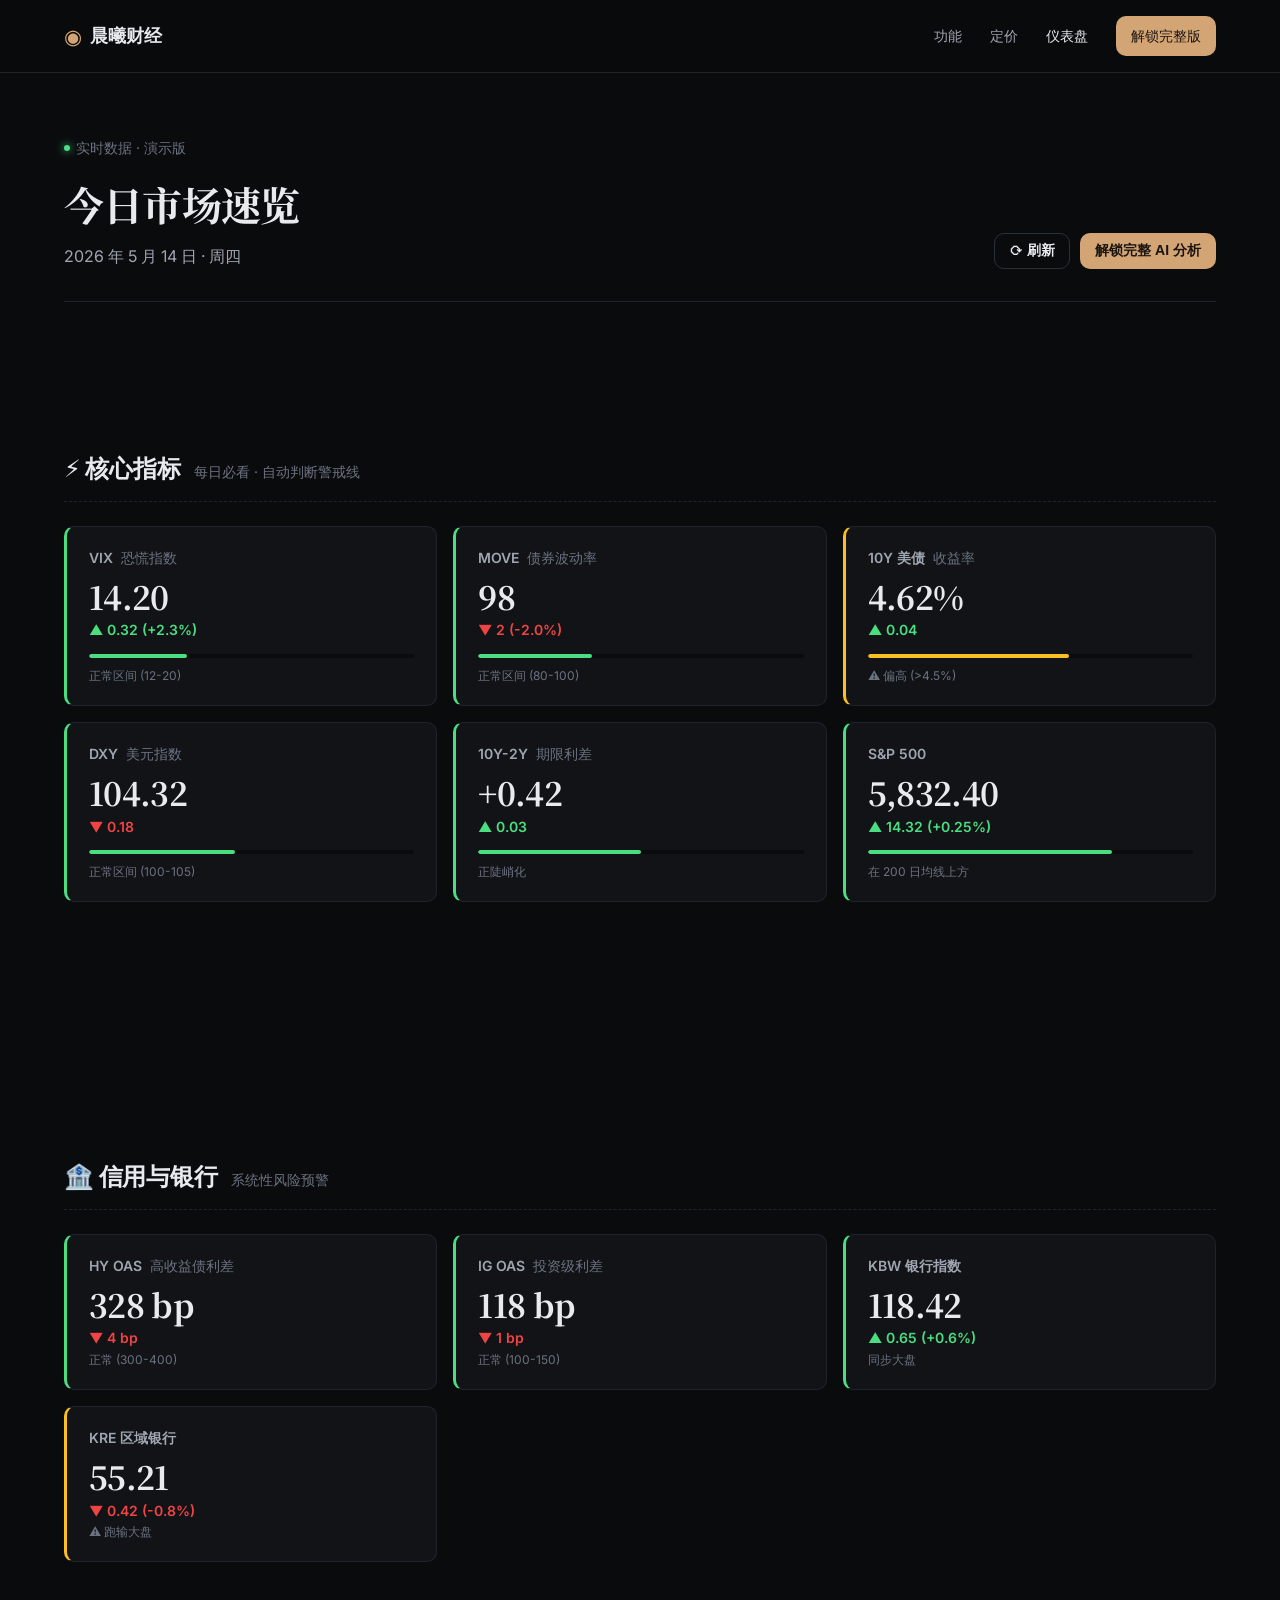
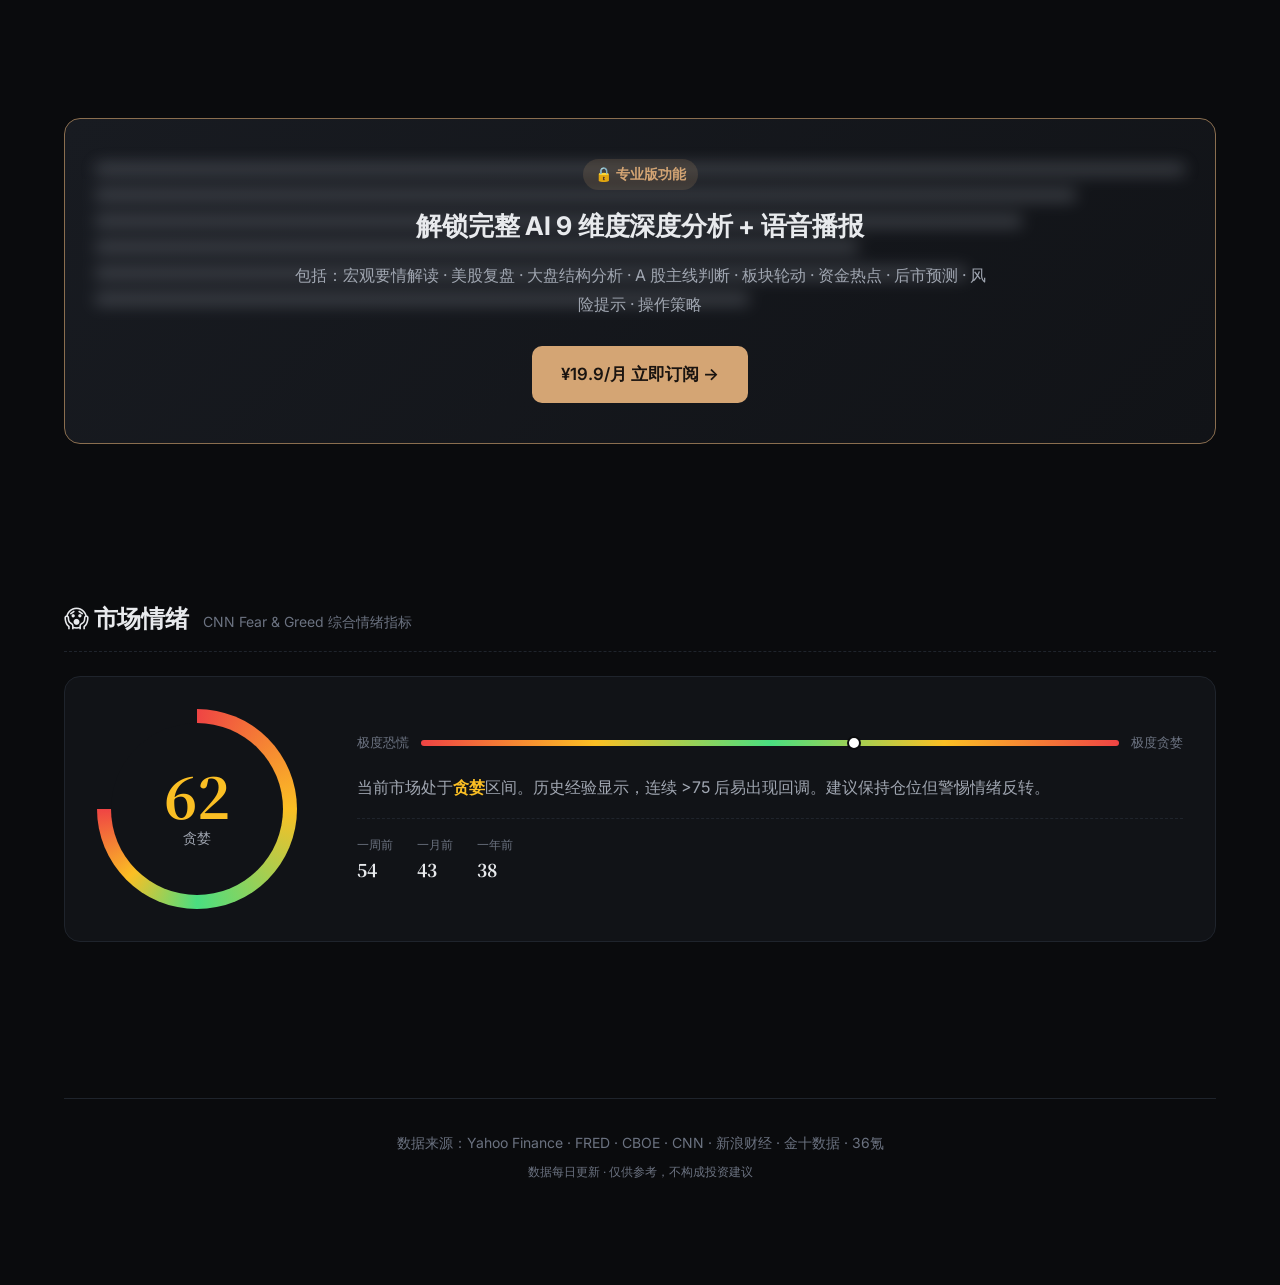
==== dashboard.html @ 28cf6601 "feat: 晨曦财经落地页 + 仪表盘 MVP" ====
<!DOCTYPE html>
<html lang="zh-CN">
<head>
<meta charset="UTF-8">
<meta name="viewport" content="width=device-width, initial-scale=1.0">
<title>仪表盘 · 晨曦财经</title>
<link href="https://fonts.googleapis.com/css2?family=Inter:wght@400;500;600;700;800&family=Noto+Serif+SC:wght@400;600;700&display=swap" rel="stylesheet">
<link rel="stylesheet" href="styles.css">
<link rel="stylesheet" href="dashboard.css">
</head>
<body>

<nav class="nav">
  <div class="container nav-inner">
    <a href="index.html" class="logo">
      <span class="logo-mark">◉</span>
      <span class="logo-text">晨曦财经</span>
    </a>
    <div class="nav-links">
      <a href="index.html#features">功能</a>
      <a href="index.html#pricing">定价</a>
      <a href="dashboard.html" style="color:var(--text)">仪表盘</a>
      <a href="index.html#pricing" class="btn-primary btn-sm">解锁完整版</a>
    </div>
  </div>
</nav>

<main class="dash">
  <div class="container">

    <!-- 标题区 -->
    <header class="dash-header">
      <div>
        <div class="dash-eyebrow"><span class="dot"></span>实时数据 · 演示版</div>
        <h1>今日市场速览</h1>
        <p class="dash-date">2026 年 5 月 14 日 · 周四</p>
      </div>
      <div class="dash-actions">
        <button class="btn-ghost btn-sm">⟳ 刷新</button>
        <button class="btn-primary btn-sm">解锁完整 AI 分析</button>
      </div>
    </header>

    <!-- 一级仪表盘：核心指标 -->
    <section class="block">
      <div class="block-title">
        <h2>⚡ 核心指标</h2>
        <span class="block-sub">每日必看 · 自动判断警戒线</span>
      </div>

      <div class="ind-grid">
        <!-- VIX -->
        <div class="ind-card status-ok">
          <div class="ind-name">VIX <span>恐慌指数</span></div>
          <div class="ind-val">14.20</div>
          <div class="ind-change green">▲ 0.32 (+2.3%)</div>
          <div class="ind-bar"><div class="bar-fill" style="width:30%;background:var(--green)"></div></div>
          <div class="ind-tag">正常区间 (12-20)</div>
        </div>

        <!-- MOVE -->
        <div class="ind-card status-ok">
          <div class="ind-name">MOVE <span>债券波动率</span></div>
          <div class="ind-val">98</div>
          <div class="ind-change red">▼ 2 (-2.0%)</div>
          <div class="ind-bar"><div class="bar-fill" style="width:35%;background:var(--green)"></div></div>
          <div class="ind-tag">正常区间 (80-100)</div>
        </div>

        <!-- 10Y -->
        <div class="ind-card status-warn">
          <div class="ind-name">10Y 美债 <span>收益率</span></div>
          <div class="ind-val">4.62%</div>
          <div class="ind-change green">▲ 0.04</div>
          <div class="ind-bar"><div class="bar-fill" style="width:62%;background:var(--amber)"></div></div>
          <div class="ind-tag">⚠ 偏高 (>4.5%)</div>
        </div>

        <!-- DXY -->
        <div class="ind-card status-ok">
          <div class="ind-name">DXY <span>美元指数</span></div>
          <div class="ind-val">104.32</div>
          <div class="ind-change red">▼ 0.18</div>
          <div class="ind-bar"><div class="bar-fill" style="width:45%;background:var(--green)"></div></div>
          <div class="ind-tag">正常区间 (100-105)</div>
        </div>

        <!-- 10Y-2Y -->
        <div class="ind-card status-ok">
          <div class="ind-name">10Y-2Y <span>期限利差</span></div>
          <div class="ind-val">+0.42</div>
          <div class="ind-change green">▲ 0.03</div>
          <div class="ind-bar"><div class="bar-fill" style="width:50%;background:var(--green)"></div></div>
          <div class="ind-tag">正陡峭化</div>
        </div>

        <!-- S&P -->
        <div class="ind-card status-ok">
          <div class="ind-name">S&P 500</div>
          <div class="ind-val">5,832.40</div>
          <div class="ind-change green">▲ 14.32 (+0.25%)</div>
          <div class="ind-bar"><div class="bar-fill" style="width:75%;background:var(--green)"></div></div>
          <div class="ind-tag">在 200 日均线上方</div>
        </div>
      </div>
    </section>

    <!-- 二级：信用与银行 -->
    <section class="block">
      <div class="block-title">
        <h2>🏦 信用与银行</h2>
        <span class="block-sub">系统性风险预警</span>
      </div>

      <div class="ind-grid">
        <div class="ind-card status-ok">
          <div class="ind-name">HY OAS <span>高收益债利差</span></div>
          <div class="ind-val">328 bp</div>
          <div class="ind-change red">▼ 4 bp</div>
          <div class="ind-tag">正常 (300-400)</div>
        </div>
        <div class="ind-card status-ok">
          <div class="ind-name">IG OAS <span>投资级利差</span></div>
          <div class="ind-val">118 bp</div>
          <div class="ind-change red">▼ 1 bp</div>
          <div class="ind-tag">正常 (100-150)</div>
        </div>
        <div class="ind-card status-ok">
          <div class="ind-name">KBW 银行指数</div>
          <div class="ind-val">118.42</div>
          <div class="ind-change green">▲ 0.65 (+0.6%)</div>
          <div class="ind-tag">同步大盘</div>
        </div>
        <div class="ind-card status-warn">
          <div class="ind-name">KRE 区域银行</div>
          <div class="ind-val">55.21</div>
          <div class="ind-change red">▼ 0.42 (-0.8%)</div>
          <div class="ind-tag">⚠ 跑输大盘</div>
        </div>
      </div>
    </section>

    <!-- 付费墙提示 -->
    <section class="paywall">
      <div class="paywall-inner">
        <div class="paywall-tag">🔒 专业版功能</div>
        <h3>解锁完整 AI 9 维度深度分析 + 语音播报</h3>
        <p>包括：宏观要情解读 · 美股复盘 · 大盘结构分析 · A 股主线判断 · 板块轮动 · 资金热点 · 后市预测 · 风险提示 · 操作策略</p>
        <a href="index.html#pricing" class="btn-primary btn-lg">¥19.9/月 立即订阅 →</a>
      </div>
      <!-- 模糊预览 -->
      <div class="preview-blur">
        <div class="preview-line"></div>
        <div class="preview-line" style="width:90%"></div>
        <div class="preview-line" style="width:85%"></div>
        <div class="preview-line" style="width:70%"></div>
        <div class="preview-line" style="width:80%"></div>
        <div class="preview-line" style="width:60%"></div>
      </div>
    </section>

    <!-- 市场情绪（免费可见） -->
    <section class="block">
      <div class="block-title">
        <h2>😱 市场情绪</h2>
        <span class="block-sub">CNN Fear & Greed 综合情绪指标</span>
      </div>

      <div class="sentiment">
        <div class="gauge">
          <div class="gauge-val">62</div>
          <div class="gauge-label">贪婪</div>
        </div>
        <div class="sentiment-info">
          <div class="sent-row"><span>极度恐慌</span><span class="sent-bar"><i style="left:62%"></i></span><span>极度贪婪</span></div>
          <p>当前市场处于<b class="amber">贪婪</b>区间。历史经验显示，连续 >75 后易出现回调。建议保持仓位但警惕情绪反转。</p>
          <div class="sent-meta">
            <div><span>一周前</span><b>54</b></div>
            <div><span>一月前</span><b>43</b></div>
            <div><span>一年前</span><b>38</b></div>
          </div>
        </div>
      </div>
    </section>

    <!-- 数据来源 -->
    <footer class="dash-footer">
      数据来源：Yahoo Finance · FRED · CBOE · CNN · 新浪财经 · 金十数据 · 36氪<br>
      <small>数据每日更新 · 仅供参考，不构成投资建议</small>
    </footer>

  </div>
</main>

</body>
</html>
---- styles.css ----
/* ──────────────────────────────────────────────────
   晨曦财经 · 设计系统
   暗色金融主题 · 编辑感排版 · 数据驱动配色
   ────────────────────────────────────────────────── */

:root {
  /* 色板 */
  --bg:           #0a0b0d;
  --bg-elev:     #111317;
  --bg-elev-2:   #181b21;
  --border:       #1f242c;
  --border-strong:#2a3038;

  --text:         #e8eaed;
  --text-soft:    #a0a6b1;
  --text-mute:    #6b7280;

  --accent:       #d4a574;       /* 暖金 */
  --accent-soft:  #8a6e4f;
  --accent-glow:  rgba(212,165,116,0.15);

  --green:        #4ade80;
  --red:          #ef4444;
  --amber:        #fbbf24;
  --blue:         #60a5fa;

  /* 字体 */
  --font-sans:  'Inter', 'PingFang SC', system-ui, sans-serif;
  --font-serif: 'Noto Serif SC', 'Source Han Serif SC', serif;

  /* 尺度 */
  --r-sm: 6px;
  --r-md: 10px;
  --r-lg: 16px;
  --r-xl: 24px;

  --tx-hero:  clamp(2.5rem, 1rem + 6vw, 5.5rem);
  --tx-h2:    clamp(1.75rem, 1rem + 2vw, 2.75rem);
  --tx-h3:    1.25rem;
  --tx-body:  1rem;
  --tx-small: 0.875rem;

  --ease:     cubic-bezier(0.16, 1, 0.3, 1);
}

* { box-sizing: border-box; margin: 0; padding: 0; }
html { scroll-behavior: smooth; }

body {
  font-family: var(--font-sans);
  background: var(--bg);
  color: var(--text);
  line-height: 1.6;
  -webkit-font-smoothing: antialiased;
  overflow-x: hidden;
}

.container { max-width: 1200px; margin: 0 auto; padding: 0 24px; }
.serif { font-family: var(--font-serif); font-weight: 600; }
.accent { color: var(--accent); }
.green { color: var(--green); }
.red { color: var(--red); }
.amber { color: var(--amber); }

/* ── 按钮 ── */
.btn-primary, .btn-ghost {
  display: inline-flex;
  align-items: center;
  gap: 6px;
  padding: 10px 20px;
  border-radius: var(--r-md);
  font-weight: 600;
  text-decoration: none;
  transition: transform 0.2s var(--ease), background 0.2s, border-color 0.2s;
  cursor: pointer;
  border: 1px solid transparent;
  font-size: var(--tx-body);
}
.btn-primary {
  background: var(--accent);
  color: #1a1410;
}
.btn-primary:hover {
  background: #e3b787;
  transform: translateY(-1px);
}
.btn-ghost {
  background: transparent;
  color: var(--text);
  border-color: var(--border-strong);
}
.btn-ghost:hover {
  background: var(--bg-elev);
  border-color: var(--accent-soft);
}
.btn-sm  { padding: 8px 14px; font-size: var(--tx-small); }
.btn-lg  { padding: 14px 28px; font-size: 1.05rem; }
.btn-full { width: 100%; justify-content: center; }

/* ── 导航 ── */
.nav {
  position: sticky;
  top: 0;
  z-index: 50;
  background: rgba(10,11,13,0.85);
  backdrop-filter: blur(14px);
  border-bottom: 1px solid var(--border);
}
.nav-inner {
  display: flex;
  justify-content: space-between;
  align-items: center;
  padding-top: 16px;
  padding-bottom: 16px;
}
.logo {
  display: flex;
  align-items: center;
  gap: 8px;
  font-weight: 700;
  font-size: 1.1rem;
  color: var(--text);
  text-decoration: none;
}
.logo-mark {
  color: var(--accent);
  font-size: 1.3rem;
}
.nav-links {
  display: flex;
  align-items: center;
  gap: 28px;
}
.nav-links a {
  color: var(--text-soft);
  text-decoration: none;
  font-size: var(--tx-small);
  font-weight: 500;
  transition: color 0.2s;
}
.nav-links a:hover { color: var(--text); }
.nav-links .btn-primary { color: #1a1410; }

/* ── HERO ── */
.hero {
  position: relative;
  padding: 100px 0 120px;
  overflow: hidden;
}
.hero-grid {
  position: absolute;
  inset: 0;
  background-image:
    linear-gradient(rgba(212,165,116,0.05) 1px, transparent 1px),
    linear-gradient(90deg, rgba(212,165,116,0.05) 1px, transparent 1px);
  background-size: 60px 60px;
  mask-image: radial-gradient(ellipse at top, black 30%, transparent 70%);
  pointer-events: none;
}
.hero-inner {
  position: relative;
  text-align: center;
}
.hero-tag {
  display: inline-flex;
  align-items: center;
  gap: 8px;
  padding: 6px 14px;
  background: var(--bg-elev);
  border: 1px solid var(--border-strong);
  border-radius: 999px;
  font-size: var(--tx-small);
  color: var(--text-soft);
  margin-bottom: 32px;
}
.hero-tag .dot {
  width: 6px;
  height: 6px;
  border-radius: 50%;
  background: var(--green);
  box-shadow: 0 0 8px var(--green);
  animation: pulse 2s infinite;
}
@keyframes pulse {
  0%, 100% { opacity: 1; }
  50% { opacity: 0.5; }
}

.hero-title {
  font-size: var(--tx-hero);
  font-weight: 800;
  line-height: 1.1;
  letter-spacing: -0.02em;
  margin-bottom: 24px;
}
.hero-desc {
  font-size: 1.2rem;
  color: var(--text-soft);
  margin-bottom: 40px;
  line-height: 1.7;
}
.hero-cta {
  display: flex;
  justify-content: center;
  gap: 12px;
  flex-wrap: wrap;
  margin-bottom: 80px;
}
.hero-meta {
  display: grid;
  grid-template-columns: repeat(4, 1fr);
  gap: 24px;
  max-width: 700px;
  margin: 0 auto;
  padding-top: 40px;
  border-top: 1px solid var(--border);
}
.meta-item {
  display: flex;
  flex-direction: column;
  gap: 6px;
}
.meta-num {
  font-family: var(--font-serif);
  font-size: 2rem;
  font-weight: 700;
  color: var(--accent);
}
.meta-label {
  font-size: var(--tx-small);
  color: var(--text-mute);
}

/* ── 区段通用 ── */
section { padding: 100px 0; }
.section-title {
  font-size: var(--tx-h2);
  font-weight: 700;
  text-align: center;
  margin-bottom: 16px;
  letter-spacing: -0.02em;
}
.section-desc {
  text-align: center;
  color: var(--text-soft);
  margin-bottom: 60px;
}

/* ── FEATURES (Bento) ── */
.features { background: linear-gradient(180deg, var(--bg) 0%, var(--bg-elev) 100%); }
.bento {
  display: grid;
  grid-template-columns: repeat(3, 1fr);
  gap: 16px;
  margin-top: 60px;
}
.bento-card {
  background: var(--bg-elev);
  border: 1px solid var(--border);
  border-radius: var(--r-lg);
  padding: 28px;
  transition: border-color 0.3s var(--ease), transform 0.3s var(--ease);
  position: relative;
  overflow: hidden;
}
.bento-card:hover {
  border-color: var(--accent-soft);
  transform: translateY(-2px);
}
.bento-card.span-2 { grid-column: span 2; }
.card-tag {
  display: inline-block;
  padding: 3px 10px;
  background: var(--accent-glow);
  color: var(--accent);
  border-radius: 4px;
  font-size: 0.75rem;
  font-weight: 600;
  margin-bottom: 12px;
  letter-spacing: 0.05em;
}
.bento-card h3 {
  font-size: var(--tx-h3);
  font-weight: 600;
  margin-bottom: 10px;
  letter-spacing: -0.01em;
}
.bento-card p {
  color: var(--text-soft);
  font-size: 0.95rem;
  line-height: 1.7;
}

.card-demo {
  margin-top: 20px;
  background: var(--bg);
  border: 1px solid var(--border);
  border-radius: var(--r-md);
  padding: 14px;
  font-family: 'SF Mono', Consolas, monospace;
  font-size: 0.85rem;
}
.demo-line {
  padding: 4px 0;
  color: var(--text-soft);
}
.demo-tag {
  color: var(--accent);
  font-weight: 600;
  margin-right: 6px;
}

.indicator-mini {
  display: flex;
  gap: 8px;
  margin-top: 16px;
}
.ind {
  flex: 1;
  background: var(--bg);
  border: 1px solid var(--border);
  border-radius: var(--r-sm);
  padding: 10px;
  text-align: center;
}
.ind span {
  display: block;
  font-size: 0.7rem;
  color: var(--text-mute);
  margin-bottom: 4px;
}
.ind b {
  font-family: var(--font-serif);
  font-size: 1.1rem;
}

.audio-mock {
  display: flex;
  align-items: center;
  gap: 12px;
  background: var(--bg);
  border: 1px solid var(--border);
  border-radius: var(--r-md);
  padding: 12px 16px;
  margin-top: 16px;
}
.audio-btn {
  width: 32px;
  height: 32px;
  border-radius: 50%;
  background: var(--accent);
  color: #1a1410;
  display: flex;
  align-items: center;
  justify-content: center;
  font-size: 12px;
  flex-shrink: 0;
}
.audio-wave {
  display: flex;
  flex: 1;
  gap: 3px;
  align-items: center;
  height: 24px;
}
.audio-wave span {
  flex: 1;
  background: var(--accent-soft);
  border-radius: 2px;
  animation: wave 1.2s infinite ease-in-out;
}
.audio-wave span:nth-child(1) { height: 30%; animation-delay: 0.0s; }
.audio-wave span:nth-child(2) { height: 60%; animation-delay: 0.1s; }
.audio-wave span:nth-child(3) { height: 80%; animation-delay: 0.2s; }
.audio-wave span:nth-child(4) { height: 50%; animation-delay: 0.3s; }
.audio-wave span:nth-child(5) { height: 70%; animation-delay: 0.4s; }
.audio-wave span:nth-child(6) { height: 90%; animation-delay: 0.5s; }
.audio-wave span:nth-child(7) { height: 40%; animation-delay: 0.6s; }
.audio-wave span:nth-child(8) { height: 65%; animation-delay: 0.7s; }
.audio-wave span:nth-child(9) { height: 55%; animation-delay: 0.8s; }
.audio-wave span:nth-child(10){ height: 35%; animation-delay: 0.9s; }
@keyframes wave {
  0%, 100% { transform: scaleY(0.4); }
  50% { transform: scaleY(1); }
}
.audio-time {
  font-family: var(--font-serif);
  color: var(--text-mute);
  font-size: 0.85rem;
}

.time-mock {
  font-family: var(--font-serif);
  font-size: 3rem;
  font-weight: 700;
  color: var(--accent);
  margin-top: 16px;
  text-align: center;
}
.time-mock small {
  font-size: 1rem;
  color: var(--text-mute);
}

.sources {
  display: flex;
  flex-wrap: wrap;
  gap: 8px;
  margin-top: 20px;
}
.sources span {
  padding: 5px 12px;
  background: var(--bg);
  border: 1px solid var(--border);
  border-radius: 999px;
  font-size: 0.8rem;
  color: var(--text-soft);
}

/* ── PRICING ── */
.pricing { background: var(--bg); }
.plans {
  display: grid;
  grid-template-columns: repeat(3, 1fr);
  gap: 20px;
  margin-top: 60px;
}
.plan {
  background: var(--bg-elev);
  border: 1px solid var(--border);
  border-radius: var(--r-lg);
  padding: 36px 28px;
  position: relative;
  display: flex;
  flex-direction: column;
}
.plan-pro {
  background: linear-gradient(180deg, var(--bg-elev-2), var(--bg-elev));
  border-color: var(--accent-soft);
  transform: scale(1.03);
}
.plan-badge {
  position: absolute;
  top: -10px;
  left: 50%;
  transform: translateX(-50%);
  background: var(--accent);
  color: #1a1410;
  font-size: 0.75rem;
  font-weight: 700;
  padding: 4px 12px;
  border-radius: 999px;
  letter-spacing: 0.05em;
}
.plan-name {
  font-size: var(--tx-small);
  color: var(--text-mute);
  text-transform: uppercase;
  letter-spacing: 0.1em;
  margin-bottom: 8px;
}
.plan-price {
  font-family: var(--font-serif);
  font-size: 3rem;
  font-weight: 700;
  color: var(--text);
  margin-bottom: 4px;
}
.plan-price small {
  font-size: 1rem;
  color: var(--text-mute);
  font-weight: 400;
  font-family: var(--font-sans);
}
.plan-old {
  font-size: var(--tx-small);
  color: var(--text-mute);
  margin-bottom: 28px;
}
.plan-feat {
  list-style: none;
  margin-bottom: 32px;
  flex: 1;
}
.plan-feat li {
  padding: 8px 0;
  font-size: 0.95rem;
  color: var(--text-soft);
  border-bottom: 1px dashed var(--border);
}

/* ── FAQ ── */
.faq { background: var(--bg-elev); }
.faq-list {
  max-width: 800px;
  margin: 60px auto 0;
  display: flex;
  flex-direction: column;
  gap: 8px;
}
.faq details {
  background: var(--bg);
  border: 1px solid var(--border);
  border-radius: var(--r-md);
  padding: 18px 24px;
  transition: border-color 0.2s;
}
.faq details[open] {
  border-color: var(--accent-soft);
}
.faq summary {
  cursor: pointer;
  font-weight: 600;
  font-size: 1.05rem;
  list-style: none;
  display: flex;
  justify-content: space-between;
  align-items: center;
}
.faq summary::after {
  content: "+";
  font-size: 1.4rem;
  color: var(--accent);
  transition: transform 0.2s;
}
.faq details[open] summary::after {
  transform: rotate(45deg);
}
.faq details p {
  margin-top: 14px;
  color: var(--text-soft);
  line-height: 1.7;
}

/* ── FOOTER ── */
.footer {
  background: var(--bg);
  border-top: 1px solid var(--border);
  padding: 60px 0 30px;
}
.footer-top {
  display: grid;
  grid-template-columns: 2fr 3fr;
  gap: 60px;
  padding-bottom: 40px;
  border-bottom: 1px solid var(--border);
}
.footer-brand p {
  color: var(--text-soft);
  margin-top: 12px;
  font-size: 0.95rem;
}
.footer-links {
  display: grid;
  grid-template-columns: repeat(2, 1fr);
  gap: 40px;
}
.footer-links h5 {
  font-size: var(--tx-small);
  color: var(--text-mute);
  text-transform: uppercase;
  letter-spacing: 0.1em;
  margin-bottom: 16px;
}
.footer-links a {
  display: block;
  padding: 5px 0;
  color: var(--text-soft);
  text-decoration: none;
  font-size: 0.95rem;
  transition: color 0.2s;
}
.footer-links a:hover { color: var(--accent); }
.footer-bottom {
  text-align: center;
  color: var(--text-mute);
  font-size: var(--tx-small);
  padding-top: 30px;
}

/* ── 响应式 ── */
@media (max-width: 900px) {
  .nav-links a:not(.btn-primary) { display: none; }
  .hero { padding: 60px 0 80px; }
  .hero-meta { grid-template-columns: repeat(2, 1fr); gap: 20px; }
  .bento { grid-template-columns: 1fr; }
  .bento-card.span-2 { grid-column: span 1; }
  .plans { grid-template-columns: 1fr; }
  .plan-pro { transform: none; }
  .footer-top { grid-template-columns: 1fr; gap: 40px; }
}
---- dashboard.css ----
/* 仪表盘专属样式 */

.dash { padding: 60px 0 100px; }

.dash-header {
  display: flex;
  justify-content: space-between;
  align-items: flex-end;
  gap: 20px;
  padding-bottom: 32px;
  border-bottom: 1px solid var(--border);
  margin-bottom: 48px;
  flex-wrap: wrap;
}
.dash-eyebrow {
  display: inline-flex;
  align-items: center;
  gap: 6px;
  color: var(--text-mute);
  font-size: var(--tx-small);
  margin-bottom: 12px;
}
.dash-eyebrow .dot {
  width: 6px; height: 6px;
  background: var(--green);
  border-radius: 50%;
  box-shadow: 0 0 8px var(--green);
  animation: pulse 2s infinite;
}
.dash-header h1 {
  font-family: var(--font-serif);
  font-size: 2.5rem;
  font-weight: 700;
  letter-spacing: -0.02em;
}
.dash-date {
  color: var(--text-soft);
  margin-top: 8px;
}
.dash-actions {
  display: flex;
  gap: 10px;
}

/* 区块 */
.block { margin-bottom: 56px; }
.block-title {
  display: flex;
  align-items: baseline;
  gap: 14px;
  margin-bottom: 24px;
  padding-bottom: 12px;
  border-bottom: 1px dashed var(--border);
}
.block-title h2 {
  font-size: 1.5rem;
  font-weight: 700;
  letter-spacing: -0.01em;
}
.block-sub {
  color: var(--text-mute);
  font-size: var(--tx-small);
}

/* 指标卡片 */
.ind-grid {
  display: grid;
  grid-template-columns: repeat(3, 1fr);
  gap: 16px;
}
.ind-card {
  background: var(--bg-elev);
  border: 1px solid var(--border);
  border-left: 3px solid var(--green);
  border-radius: var(--r-md);
  padding: 20px 22px;
  transition: transform 0.2s, border-color 0.2s;
}
.ind-card:hover {
  transform: translateY(-2px);
}
.ind-card.status-ok    { border-left-color: var(--green); }
.ind-card.status-warn  { border-left-color: var(--amber); }
.ind-card.status-alert { border-left-color: var(--red); }

.ind-name {
  font-size: var(--tx-small);
  color: var(--text-soft);
  font-weight: 600;
  margin-bottom: 8px;
}
.ind-name span {
  color: var(--text-mute);
  font-weight: 400;
  margin-left: 4px;
}
.ind-val {
  font-family: var(--font-serif);
  font-size: 2rem;
  font-weight: 700;
  letter-spacing: -0.02em;
  line-height: 1.2;
}
.ind-change {
  font-size: var(--tx-small);
  font-weight: 600;
  margin-top: 4px;
}
.ind-bar {
  height: 4px;
  background: var(--bg);
  border-radius: 2px;
  margin: 12px 0 8px;
  overflow: hidden;
}
.bar-fill {
  height: 100%;
  border-radius: 2px;
  transition: width 0.6s var(--ease);
}
.ind-tag {
  font-size: 0.75rem;
  color: var(--text-mute);
}

/* 付费墙 */
.paywall {
  background: linear-gradient(135deg, var(--bg-elev-2), var(--bg-elev));
  border: 1px solid var(--accent-soft);
  border-radius: var(--r-lg);
  padding: 40px;
  margin: 56px 0;
  position: relative;
  overflow: hidden;
}
.paywall-inner {
  position: relative;
  z-index: 2;
  text-align: center;
}
.paywall-tag {
  display: inline-block;
  padding: 4px 12px;
  background: var(--accent-glow);
  color: var(--accent);
  border-radius: 999px;
  font-size: var(--tx-small);
  font-weight: 600;
  margin-bottom: 16px;
}
.paywall h3 {
  font-size: 1.6rem;
  font-weight: 700;
  margin-bottom: 14px;
  letter-spacing: -0.01em;
}
.paywall p {
  color: var(--text-soft);
  max-width: 700px;
  margin: 0 auto 28px;
  line-height: 1.8;
}
.preview-blur {
  position: absolute;
  inset: 0;
  padding: 30px;
  filter: blur(8px);
  opacity: 0.3;
  pointer-events: none;
}
.preview-line {
  height: 12px;
  background: var(--text-soft);
  border-radius: 4px;
  margin: 14px 0;
}

/* 情绪计 */
.sentiment {
  display: grid;
  grid-template-columns: 220px 1fr;
  gap: 40px;
  background: var(--bg-elev);
  border: 1px solid var(--border);
  border-radius: var(--r-lg);
  padding: 32px;
  align-items: center;
}
.gauge {
  width: 200px;
  height: 200px;
  border-radius: 50%;
  background: conic-gradient(
    var(--red) 0deg,
    var(--amber) 90deg,
    var(--green) 180deg,
    var(--amber) 225deg,
    var(--red) 270deg,
    var(--bg-elev) 270deg
  );
  display: flex;
  flex-direction: column;
  align-items: center;
  justify-content: center;
  position: relative;
}
.gauge::before {
  content: "";
  position: absolute;
  inset: 14px;
  background: var(--bg-elev);
  border-radius: 50%;
}
.gauge-val, .gauge-label {
  position: relative;
  z-index: 1;
}
.gauge-val {
  font-family: var(--font-serif);
  font-size: 3.5rem;
  font-weight: 700;
  color: var(--amber);
  line-height: 1;
}
.gauge-label {
  color: var(--text-soft);
  font-size: var(--tx-small);
  margin-top: 4px;
}

.sentiment-info {
  flex: 1;
}
.sent-row {
  display: flex;
  align-items: center;
  gap: 12px;
  font-size: 0.8rem;
  color: var(--text-mute);
  margin-bottom: 20px;
}
.sent-bar {
  flex: 1;
  height: 6px;
  background: linear-gradient(90deg, var(--red), var(--amber), var(--green), var(--amber), var(--red));
  border-radius: 3px;
  position: relative;
}
.sent-bar i {
  position: absolute;
  top: -4px;
  width: 14px;
  height: 14px;
  background: white;
  border: 2px solid var(--bg);
  border-radius: 50%;
  transform: translateX(-50%);
}
.sentiment-info p {
  color: var(--text-soft);
  line-height: 1.8;
}
.sent-meta {
  display: flex;
  gap: 24px;
  margin-top: 16px;
  padding-top: 16px;
  border-top: 1px dashed var(--border);
}
.sent-meta > div {
  display: flex;
  flex-direction: column;
  gap: 2px;
}
.sent-meta span {
  font-size: 0.75rem;
  color: var(--text-mute);
}
.sent-meta b {
  font-family: var(--font-serif);
  font-size: 1.1rem;
}

.dash-footer {
  text-align: center;
  color: var(--text-mute);
  font-size: var(--tx-small);
  padding-top: 30px;
  border-top: 1px solid var(--border);
  line-height: 2;
}

/* 响应式 */
@media (max-width: 900px) {
  .ind-grid { grid-template-columns: 1fr 1fr; }
  .sentiment { grid-template-columns: 1fr; text-align: center; }
  .gauge { margin: 0 auto; }
}
@media (max-width: 600px) {
  .ind-grid { grid-template-columns: 1fr; }
  .dash-header { flex-direction: column; align-items: flex-start; }
}
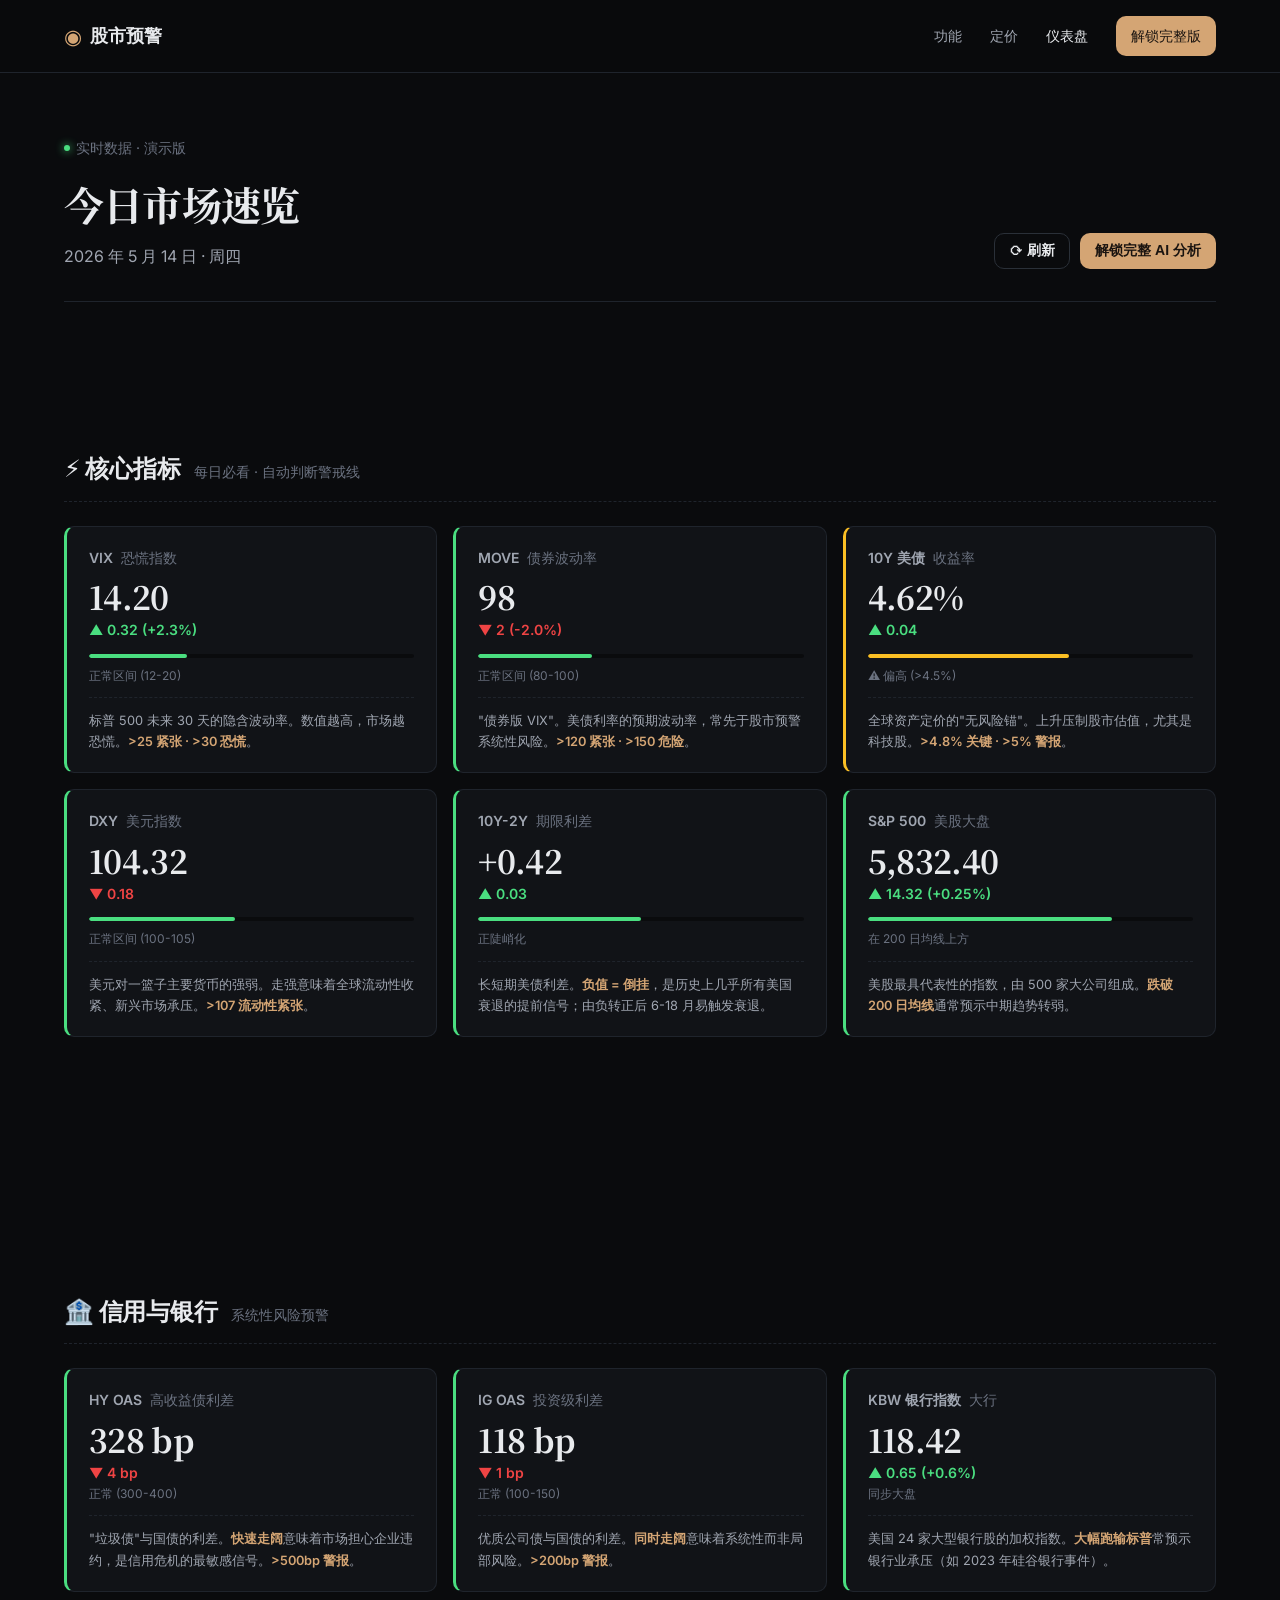
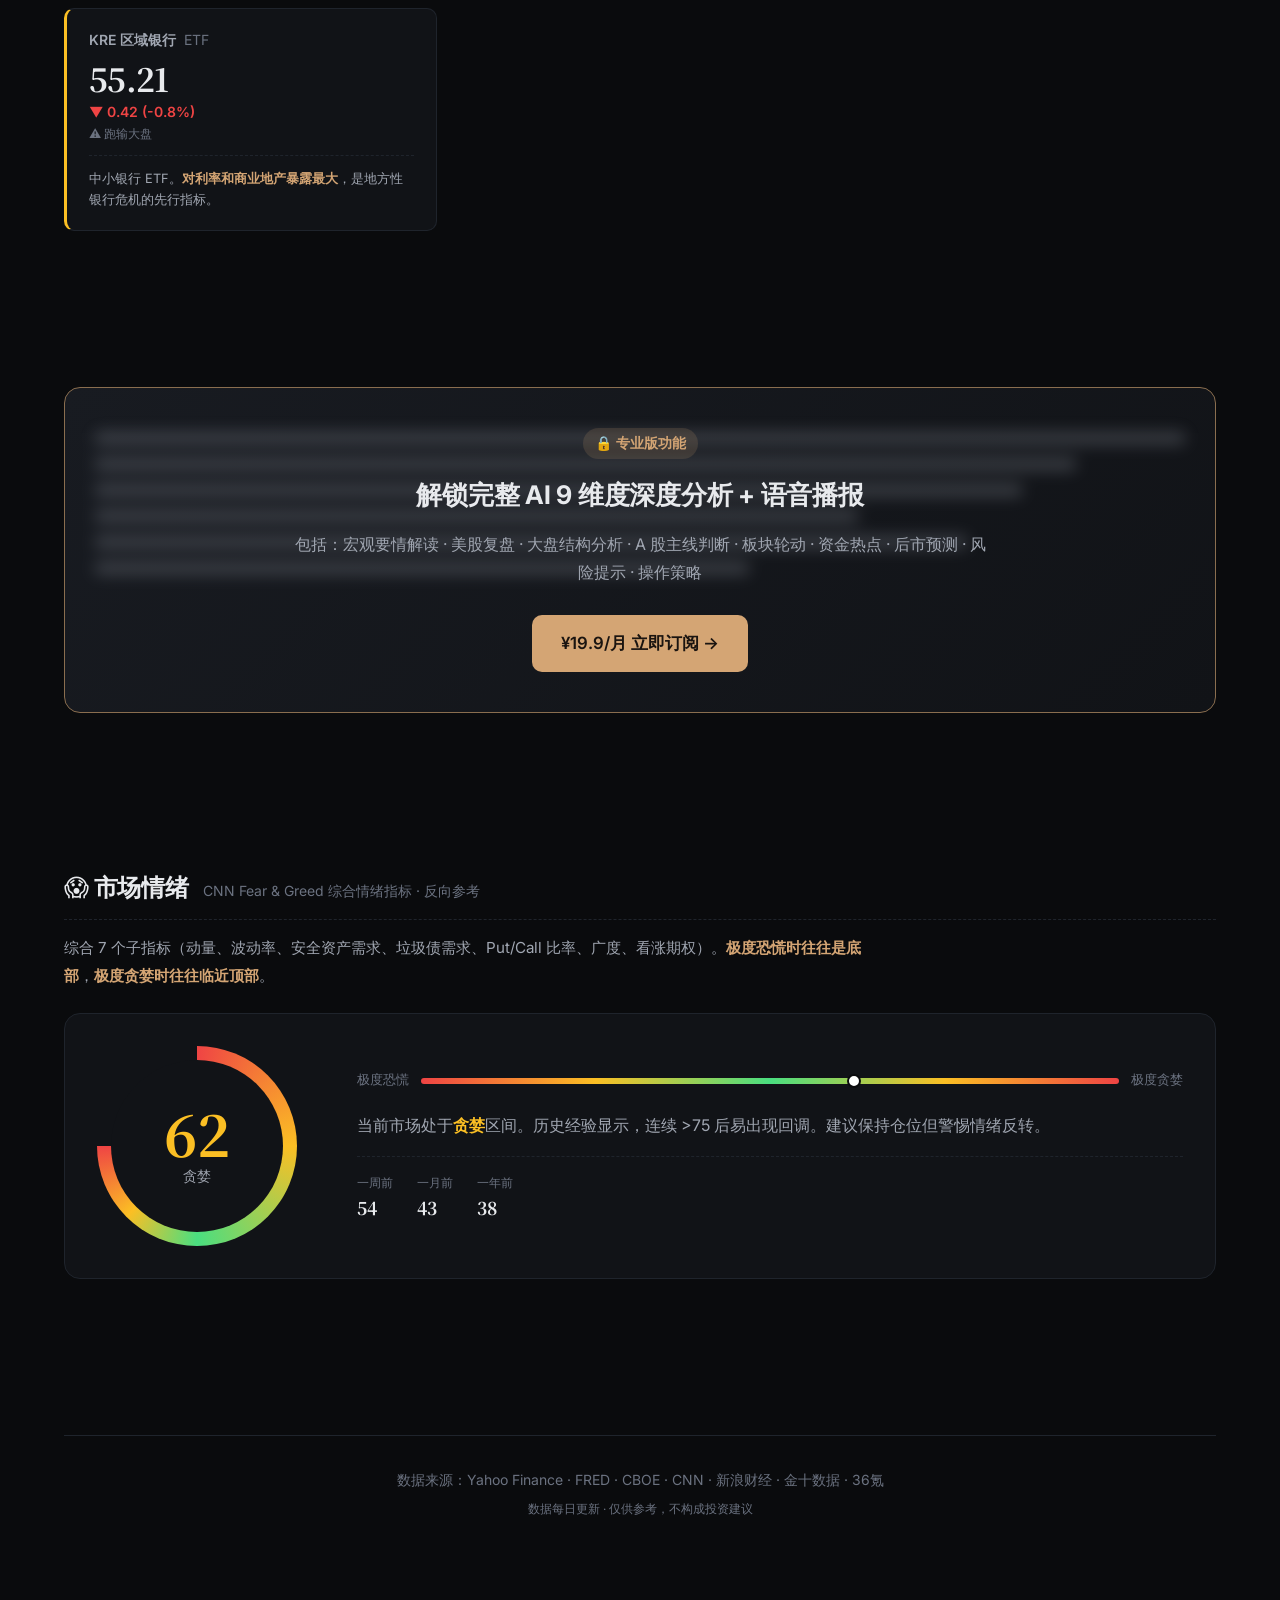
==== commit 80d937c8: "feat: 改名为股市预警，添加指标解释" ====
--- a/dashboard.html
+++ b/dashboard.html
@@ -3,7 +3,7 @@
 <head>
 <meta charset="UTF-8">
 <meta name="viewport" content="width=device-width, initial-scale=1.0">
-<title>仪表盘 · 晨曦财经</title>
+<title>仪表盘 · 股市预警</title>
 <link href="https://fonts.googleapis.com/css2?family=Inter:wght@400;500;600;700;800&family=Noto+Serif+SC:wght@400;600;700&display=swap" rel="stylesheet">
 <link rel="stylesheet" href="styles.css">
 <link rel="stylesheet" href="dashboard.css">
@@ -14,7 +14,7 @@
   <div class="container nav-inner">
     <a href="index.html" class="logo">
       <span class="logo-mark">◉</span>
-      <span class="logo-text">晨曦财经</span>
+      <span class="logo-text">股市预警</span>
     </a>
     <div class="nav-links">
       <a href="index.html#features">功能</a>
@@ -56,6 +56,7 @@
           <div class="ind-change green">▲ 0.32 (+2.3%)</div>
           <div class="ind-bar"><div class="bar-fill" style="width:30%;background:var(--green)"></div></div>
           <div class="ind-tag">正常区间 (12-20)</div>
+          <p class="ind-desc">标普 500 未来 30 天的隐含波动率。数值越高，市场越恐慌。<b>>25 紧张 · >30 恐慌</b>。</p>
         </div>
 
         <!-- MOVE -->
@@ -65,6 +66,7 @@
           <div class="ind-change red">▼ 2 (-2.0%)</div>
           <div class="ind-bar"><div class="bar-fill" style="width:35%;background:var(--green)"></div></div>
           <div class="ind-tag">正常区间 (80-100)</div>
+          <p class="ind-desc">"债券版 VIX"。美债利率的预期波动率，常先于股市预警系统性风险。<b>>120 紧张 · >150 危险</b>。</p>
         </div>
 
         <!-- 10Y -->
@@ -74,6 +76,7 @@
           <div class="ind-change green">▲ 0.04</div>
           <div class="ind-bar"><div class="bar-fill" style="width:62%;background:var(--amber)"></div></div>
           <div class="ind-tag">⚠ 偏高 (>4.5%)</div>
+          <p class="ind-desc">全球资产定价的"无风险锚"。上升压制股市估值，尤其是科技股。<b>>4.8% 关键 · >5% 警报</b>。</p>
         </div>
 
         <!-- DXY -->
@@ -83,6 +86,7 @@
           <div class="ind-change red">▼ 0.18</div>
           <div class="ind-bar"><div class="bar-fill" style="width:45%;background:var(--green)"></div></div>
           <div class="ind-tag">正常区间 (100-105)</div>
+          <p class="ind-desc">美元对一篮子主要货币的强弱。走强意味着全球流动性收紧、新兴市场承压。<b>>107 流动性紧张</b>。</p>
         </div>
 
         <!-- 10Y-2Y -->
@@ -92,15 +96,17 @@
           <div class="ind-change green">▲ 0.03</div>
           <div class="ind-bar"><div class="bar-fill" style="width:50%;background:var(--green)"></div></div>
           <div class="ind-tag">正陡峭化</div>
+          <p class="ind-desc">长短期美债利差。<b>负值 = 倒挂</b>，是历史上几乎所有美国衰退的提前信号；由负转正后 6-18 月易触发衰退。</p>
         </div>
 
         <!-- S&P -->
         <div class="ind-card status-ok">
-          <div class="ind-name">S&P 500</div>
+          <div class="ind-name">S&P 500 <span>美股大盘</span></div>
           <div class="ind-val">5,832.40</div>
           <div class="ind-change green">▲ 14.32 (+0.25%)</div>
           <div class="ind-bar"><div class="bar-fill" style="width:75%;background:var(--green)"></div></div>
           <div class="ind-tag">在 200 日均线上方</div>
+          <p class="ind-desc">美股最具代表性的指数，由 500 家大公司组成。<b>跌破 200 日均线</b>通常预示中期趋势转弱。</p>
         </div>
       </div>
     </section>
@@ -118,24 +124,28 @@
           <div class="ind-val">328 bp</div>
           <div class="ind-change red">▼ 4 bp</div>
           <div class="ind-tag">正常 (300-400)</div>
+          <p class="ind-desc">"垃圾债"与国债的利差。<b>快速走阔</b>意味着市场担心企业违约，是信用危机的最敏感信号。<b>>500bp 警报</b>。</p>
         </div>
         <div class="ind-card status-ok">
           <div class="ind-name">IG OAS <span>投资级利差</span></div>
           <div class="ind-val">118 bp</div>
           <div class="ind-change red">▼ 1 bp</div>
           <div class="ind-tag">正常 (100-150)</div>
-        </div>
-        <div class="ind-card status-ok">
-          <div class="ind-name">KBW 银行指数</div>
+          <p class="ind-desc">优质公司债与国债的利差。<b>同时走阔</b>意味着系统性而非局部风险。<b>>200bp 警报</b>。</p>
+        </div>
+        <div class="ind-card status-ok">
+          <div class="ind-name">KBW 银行指数 <span>大行</span></div>
           <div class="ind-val">118.42</div>
           <div class="ind-change green">▲ 0.65 (+0.6%)</div>
           <div class="ind-tag">同步大盘</div>
+          <p class="ind-desc">美国 24 家大型银行股的加权指数。<b>大幅跑输标普</b>常预示银行业承压（如 2023 年硅谷银行事件）。</p>
         </div>
         <div class="ind-card status-warn">
-          <div class="ind-name">KRE 区域银行</div>
+          <div class="ind-name">KRE 区域银行 <span>ETF</span></div>
           <div class="ind-val">55.21</div>
           <div class="ind-change red">▼ 0.42 (-0.8%)</div>
           <div class="ind-tag">⚠ 跑输大盘</div>
+          <p class="ind-desc">中小银行 ETF。<b>对利率和商业地产暴露最大</b>，是地方性银行危机的先行指标。</p>
         </div>
       </div>
     </section>
@@ -163,8 +173,9 @@
     <section class="block">
       <div class="block-title">
         <h2>😱 市场情绪</h2>
-        <span class="block-sub">CNN Fear & Greed 综合情绪指标</span>
-      </div>
+        <span class="block-sub">CNN Fear & Greed 综合情绪指标 · 反向参考</span>
+      </div>
+      <p class="block-desc">综合 7 个子指标（动量、波动率、安全资产需求、垃圾债需求、Put/Call 比率、广度、看涨期权）。<b>极度恐慌时往往是底部</b>，<b>极度贪婪时往往临近顶部</b>。</p>
 
       <div class="sentiment">
         <div class="gauge">
--- a/dashboard.css
+++ b/dashboard.css
@@ -121,6 +121,29 @@
 .ind-tag {
   font-size: 0.75rem;
   color: var(--text-mute);
+}
+.ind-desc {
+  font-size: 0.8rem;
+  color: var(--text-soft);
+  line-height: 1.65;
+  margin-top: 12px;
+  padding-top: 12px;
+  border-top: 1px dashed var(--border);
+}
+.ind-desc b {
+  color: var(--accent);
+  font-weight: 600;
+}
+.block-desc {
+  color: var(--text-soft);
+  font-size: 0.95rem;
+  line-height: 1.8;
+  margin: -10px 0 24px;
+  max-width: 800px;
+}
+.block-desc b {
+  color: var(--accent);
+  font-weight: 600;
 }
 
 /* 付费墙 */
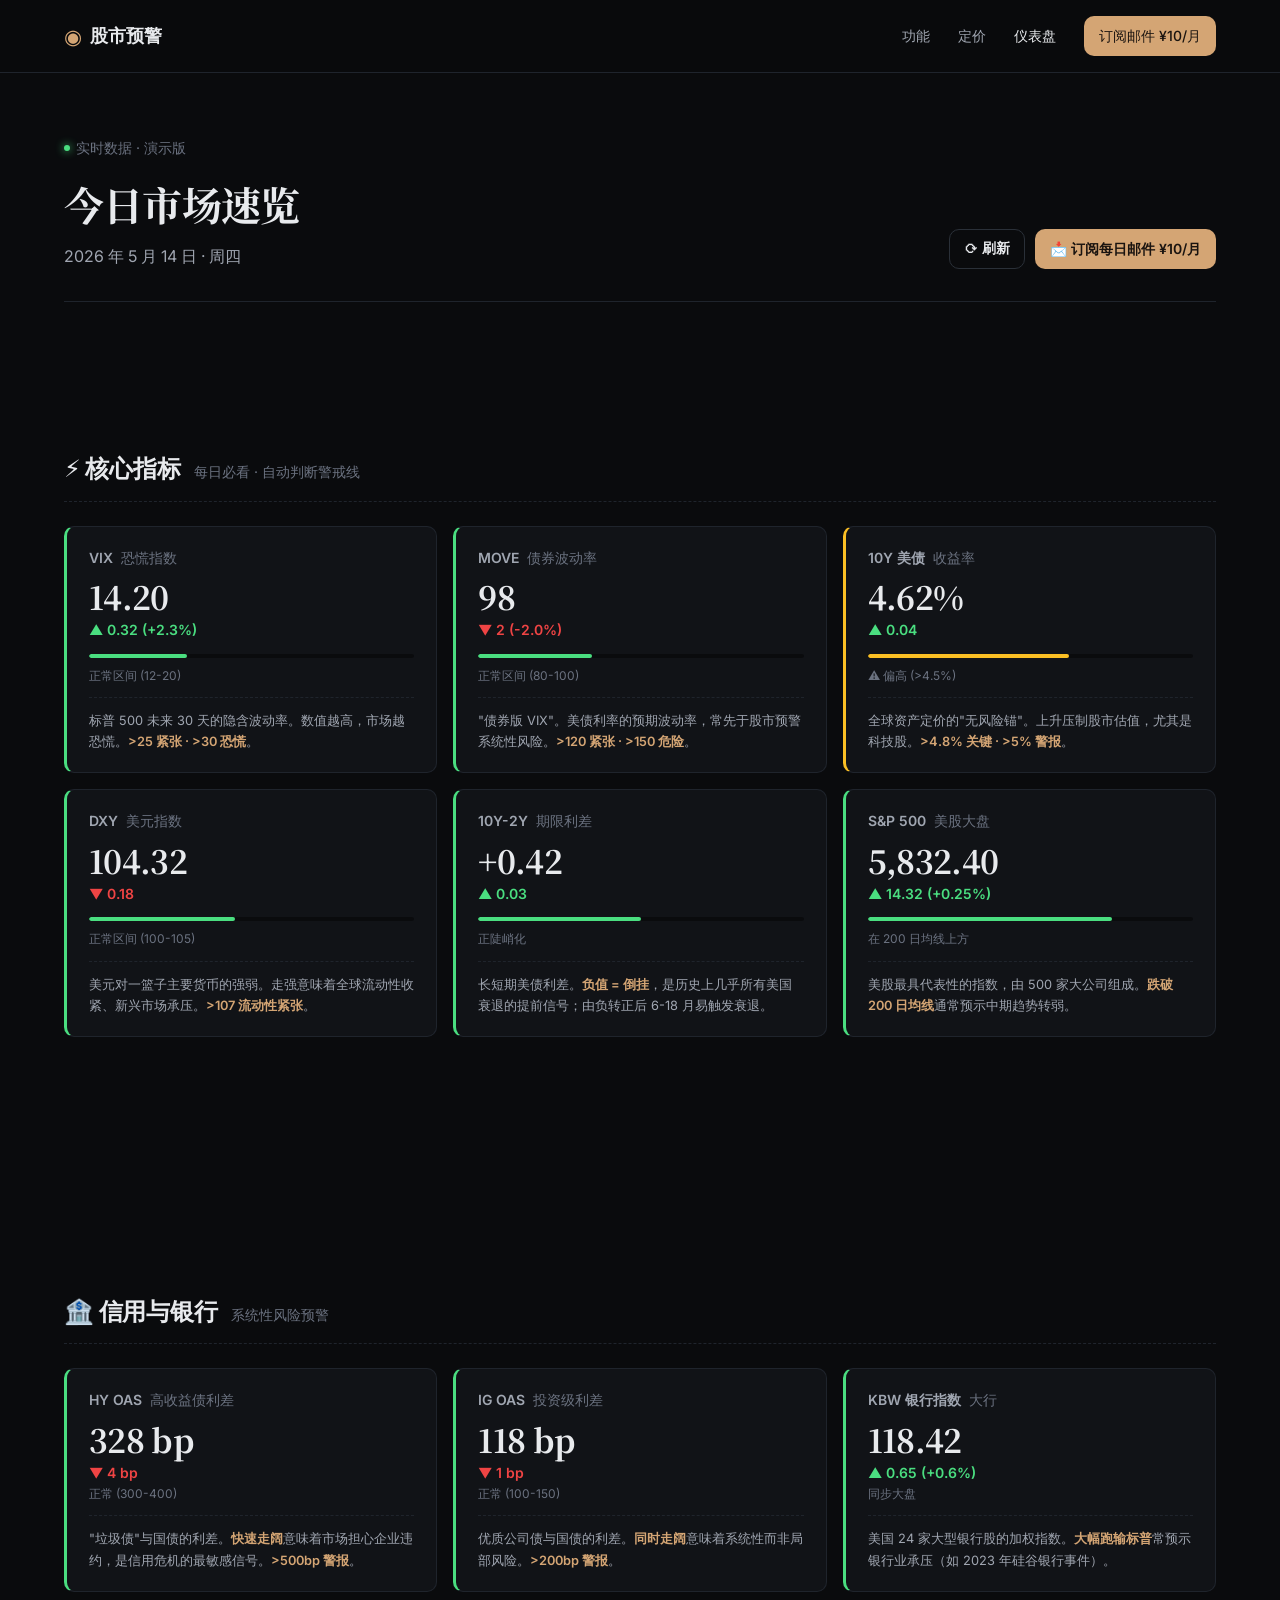
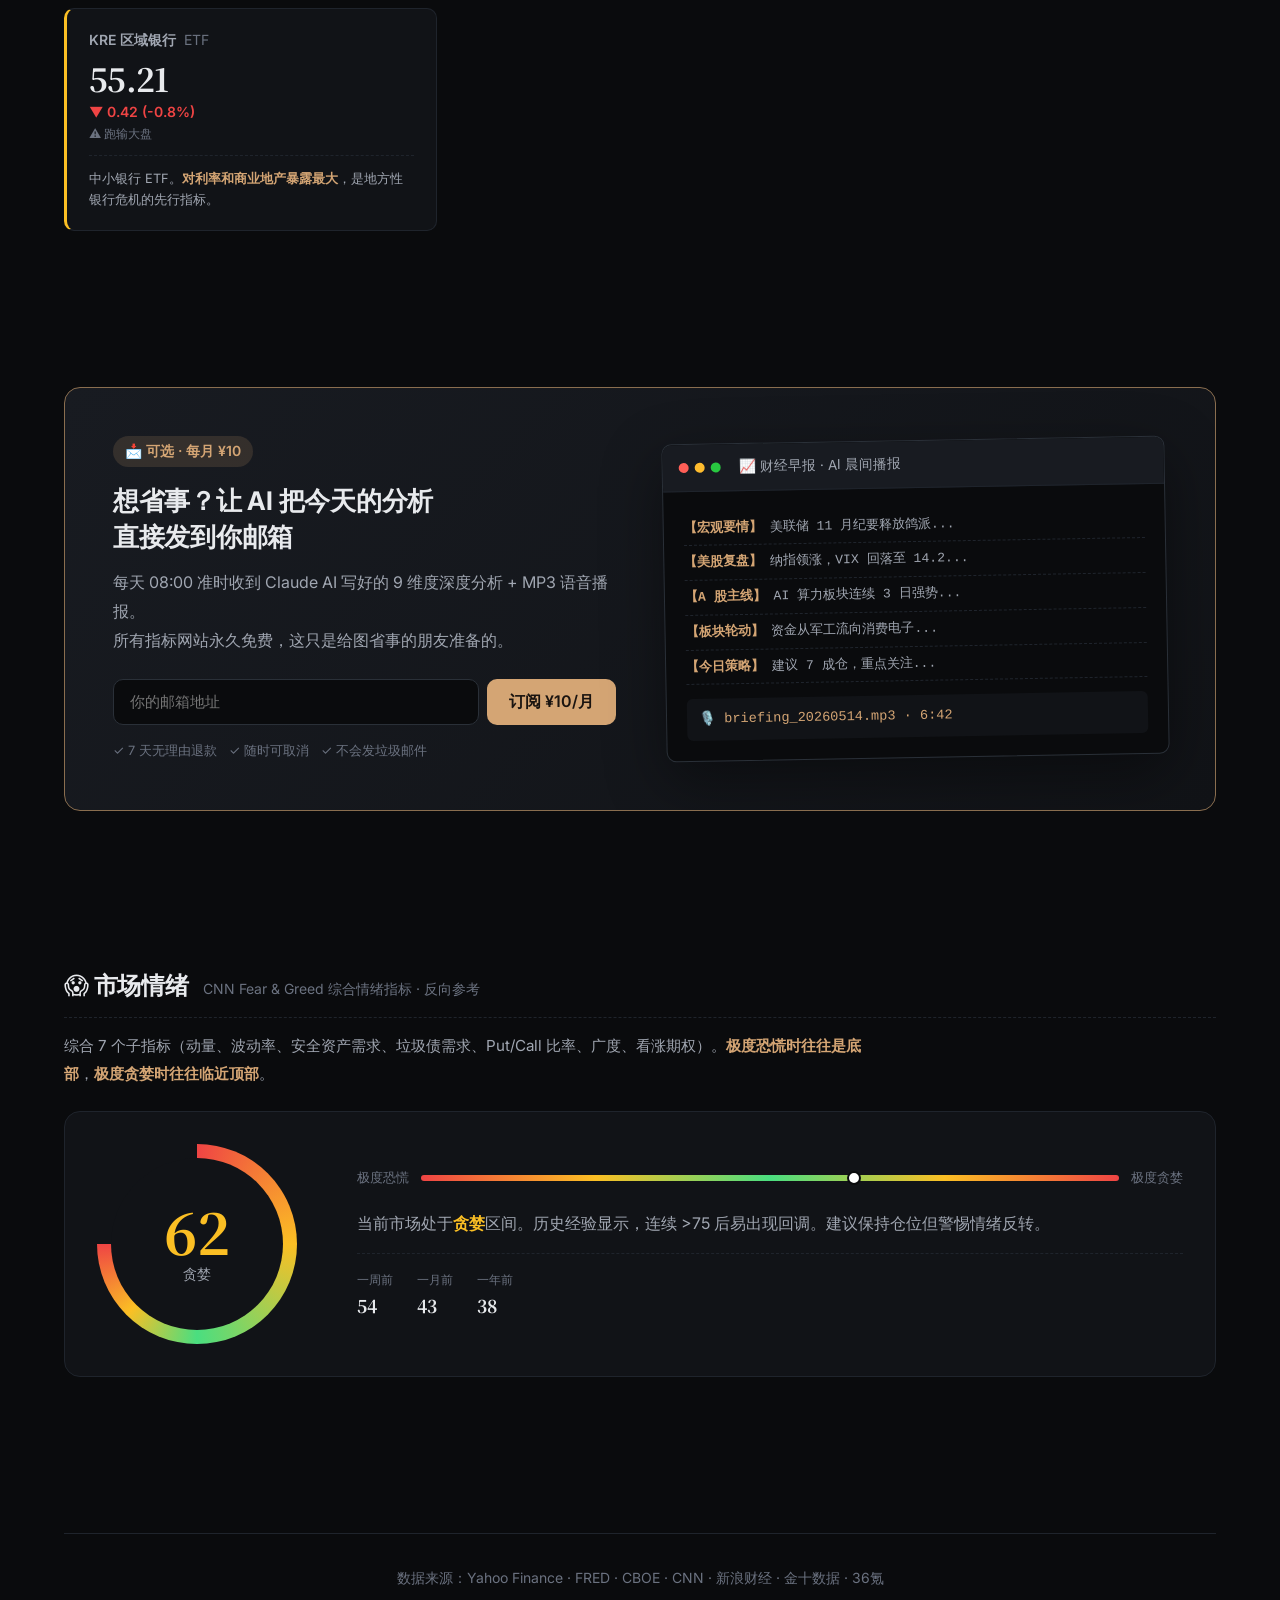
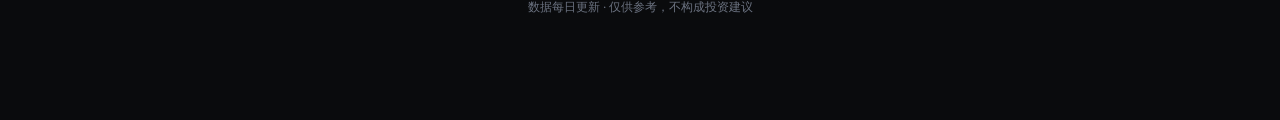
==== commit 721a85f6: "feat: 改为指标全免费 + 邮件订阅 ¥10/月" ====
--- a/dashboard.html
+++ b/dashboard.html
@@ -20,7 +20,7 @@
       <a href="index.html#features">功能</a>
       <a href="index.html#pricing">定价</a>
       <a href="dashboard.html" style="color:var(--text)">仪表盘</a>
-      <a href="index.html#pricing" class="btn-primary btn-sm">解锁完整版</a>
+      <a href="index.html#pricing" class="btn-primary btn-sm">订阅邮件 ¥10/月</a>
     </div>
   </div>
 </nav>
@@ -37,7 +37,7 @@
       </div>
       <div class="dash-actions">
         <button class="btn-ghost btn-sm">⟳ 刷新</button>
-        <button class="btn-primary btn-sm">解锁完整 AI 分析</button>
+        <a href="#" class="btn-primary btn-sm">📩 订阅每日邮件 ¥10/月</a>
       </div>
     </header>
 
@@ -150,22 +150,37 @@
       </div>
     </section>
 
-    <!-- 付费墙提示 -->
-    <section class="paywall">
-      <div class="paywall-inner">
-        <div class="paywall-tag">🔒 专业版功能</div>
-        <h3>解锁完整 AI 9 维度深度分析 + 语音播报</h3>
-        <p>包括：宏观要情解读 · 美股复盘 · 大盘结构分析 · A 股主线判断 · 板块轮动 · 资金热点 · 后市预测 · 风险提示 · 操作策略</p>
-        <a href="index.html#pricing" class="btn-primary btn-lg">¥19.9/月 立即订阅 →</a>
-      </div>
-      <!-- 模糊预览 -->
-      <div class="preview-blur">
-        <div class="preview-line"></div>
-        <div class="preview-line" style="width:90%"></div>
-        <div class="preview-line" style="width:85%"></div>
-        <div class="preview-line" style="width:70%"></div>
-        <div class="preview-line" style="width:80%"></div>
-        <div class="preview-line" style="width:60%"></div>
+    <!-- 邮件订阅 CTA -->
+    <section class="email-cta">
+      <div class="email-cta-inner">
+        <div class="email-cta-left">
+          <div class="email-tag">📩 可选 · 每月 ¥10</div>
+          <h3>想省事？让 AI 把今天的分析<br>直接发到你邮箱</h3>
+          <p>每天 08:00 准时收到 Claude AI 写好的 9 维度深度分析 + MP3 语音播报。<br>所有指标网站永久免费，这只是给图省事的朋友准备的。</p>
+          <form class="email-form" onsubmit="alert('订阅功能即将开放，敬请期待！'); return false;">
+            <input type="email" placeholder="你的邮箱地址" required>
+            <button type="submit" class="btn-primary">订阅 ¥10/月</button>
+          </form>
+          <p class="email-note">✓ 7 天无理由退款 &nbsp; ✓ 随时可取消 &nbsp; ✓ 不会发垃圾邮件</p>
+        </div>
+        <div class="email-cta-right">
+          <div class="email-mock">
+            <div class="email-mock-head">
+              <span class="dot red"></span>
+              <span class="dot amber"></span>
+              <span class="dot green"></span>
+              <span class="email-mock-title">📈 财经早报 · AI 晨间播报</span>
+            </div>
+            <div class="email-mock-body">
+              <div class="mock-line"><b class="accent">【宏观要情】</b> 美联储 11 月纪要释放鸽派...</div>
+              <div class="mock-line"><b class="accent">【美股复盘】</b> 纳指领涨，VIX 回落至 14.2...</div>
+              <div class="mock-line"><b class="accent">【A 股主线】</b> AI 算力板块连续 3 日强势...</div>
+              <div class="mock-line"><b class="accent">【板块轮动】</b> 资金从军工流向消费电子...</div>
+              <div class="mock-line"><b class="accent">【今日策略】</b> 建议 7 成仓，重点关注...</div>
+              <div class="mock-audio">🎙️ briefing_20260514.mp3 · 6:42</div>
+            </div>
+          </div>
+        </div>
       </div>
     </section>
 
--- a/styles.css
+++ b/styles.css
@@ -425,6 +425,21 @@
   gap: 20px;
   margin-top: 60px;
 }
+.plans-two {
+  grid-template-columns: repeat(2, 1fr);
+  max-width: 900px;
+  margin-left: auto;
+  margin-right: auto;
+}
+.pricing-note {
+  text-align: center;
+  color: var(--text-mute);
+  font-size: var(--tx-small);
+  margin-top: 40px;
+}
+.plan-feat b.green  { color: var(--green); font-weight: 600; }
+.plan-feat b.amber  { color: var(--amber); font-weight: 600; }
+.plan-feat b.red    { color: var(--red);   font-weight: 600; }
 .plan {
   background: var(--bg-elev);
   border: 1px solid var(--border);
@@ -585,7 +600,7 @@
   .hero-meta { grid-template-columns: repeat(2, 1fr); gap: 20px; }
   .bento { grid-template-columns: 1fr; }
   .bento-card.span-2 { grid-column: span 1; }
-  .plans { grid-template-columns: 1fr; }
+  .plans, .plans-two { grid-template-columns: 1fr; }
   .plan-pro { transform: none; }
   .footer-top { grid-template-columns: 1fr; gap: 40px; }
 }
--- a/dashboard.css
+++ b/dashboard.css
@@ -146,7 +146,133 @@
   font-weight: 600;
 }
 
-/* 付费墙 */
+/* 邮件订阅 CTA */
+.email-cta {
+  background: linear-gradient(135deg, var(--bg-elev-2), var(--bg-elev));
+  border: 1px solid var(--accent-soft);
+  border-radius: var(--r-lg);
+  padding: 48px;
+  margin: 56px 0;
+  overflow: hidden;
+}
+.email-cta-inner {
+  display: grid;
+  grid-template-columns: 1fr 1fr;
+  gap: 48px;
+  align-items: center;
+}
+.email-tag {
+  display: inline-block;
+  padding: 4px 12px;
+  background: var(--accent-glow);
+  color: var(--accent);
+  border-radius: 999px;
+  font-size: var(--tx-small);
+  font-weight: 600;
+  margin-bottom: 16px;
+}
+.email-cta h3 {
+  font-size: 1.6rem;
+  font-weight: 700;
+  letter-spacing: -0.01em;
+  margin-bottom: 14px;
+  line-height: 1.4;
+}
+.email-cta p {
+  color: var(--text-soft);
+  line-height: 1.8;
+  margin-bottom: 24px;
+}
+.email-form {
+  display: flex;
+  gap: 8px;
+  margin-bottom: 14px;
+}
+.email-form input {
+  flex: 1;
+  padding: 12px 16px;
+  background: var(--bg);
+  border: 1px solid var(--border-strong);
+  border-radius: var(--r-md);
+  color: var(--text);
+  font-size: 0.95rem;
+  font-family: inherit;
+  transition: border-color 0.2s;
+}
+.email-form input:focus {
+  outline: none;
+  border-color: var(--accent);
+}
+.email-form button {
+  padding: 12px 22px;
+  white-space: nowrap;
+  border: none;
+  border-radius: var(--r-md);
+  font-family: inherit;
+  cursor: pointer;
+}
+.email-note {
+  font-size: 0.8rem !important;
+  color: var(--text-mute) !important;
+  margin-bottom: 0 !important;
+}
+
+/* 邮件预览 mock */
+.email-mock {
+  background: var(--bg);
+  border: 1px solid var(--border-strong);
+  border-radius: var(--r-md);
+  overflow: hidden;
+  box-shadow: 0 20px 60px rgba(0,0,0,0.4);
+  transform: rotate(-1deg);
+  transition: transform 0.4s var(--ease);
+}
+.email-mock:hover {
+  transform: rotate(0deg) scale(1.02);
+}
+.email-mock-head {
+  background: var(--bg-elev-2);
+  padding: 12px 16px;
+  border-bottom: 1px solid var(--border);
+  display: flex;
+  align-items: center;
+  gap: 6px;
+}
+.email-mock-head .dot {
+  width: 10px;
+  height: 10px;
+  border-radius: 50%;
+}
+.email-mock-head .dot.red    { background: #ff5f57; }
+.email-mock-head .dot.amber  { background: #febc2e; }
+.email-mock-head .dot.green  { background: #28c840; }
+.email-mock-title {
+  margin-left: 12px;
+  font-size: 0.85rem;
+  color: var(--text-soft);
+}
+.email-mock-body {
+  padding: 20px;
+  font-family: 'SF Mono', Consolas, monospace;
+  font-size: 0.82rem;
+}
+.mock-line {
+  padding: 7px 0;
+  color: var(--text-soft);
+  border-bottom: 1px dashed var(--border);
+  line-height: 1.5;
+}
+.mock-line:last-of-type { border-bottom: none; }
+.mock-audio {
+  margin-top: 14px;
+  padding: 10px 12px;
+  background: var(--bg-elev);
+  border-radius: var(--r-sm);
+  color: var(--accent);
+  font-size: 0.85rem;
+}
+
+/* 旧 paywall 兜底 - 保留以防其他地方还用 */
 .paywall {
   background: linear-gradient(135deg, var(--bg-elev-2), var(--bg-elev));
   border: 1px solid var(--accent-soft);
@@ -318,6 +444,9 @@
   .ind-grid { grid-template-columns: 1fr 1fr; }
   .sentiment { grid-template-columns: 1fr; text-align: center; }
   .gauge { margin: 0 auto; }
+  .email-cta { padding: 32px 24px; }
+  .email-cta-inner { grid-template-columns: 1fr; gap: 32px; }
+  .email-mock { transform: none; }
 }
 @media (max-width: 600px) {
   .ind-grid { grid-template-columns: 1fr; }
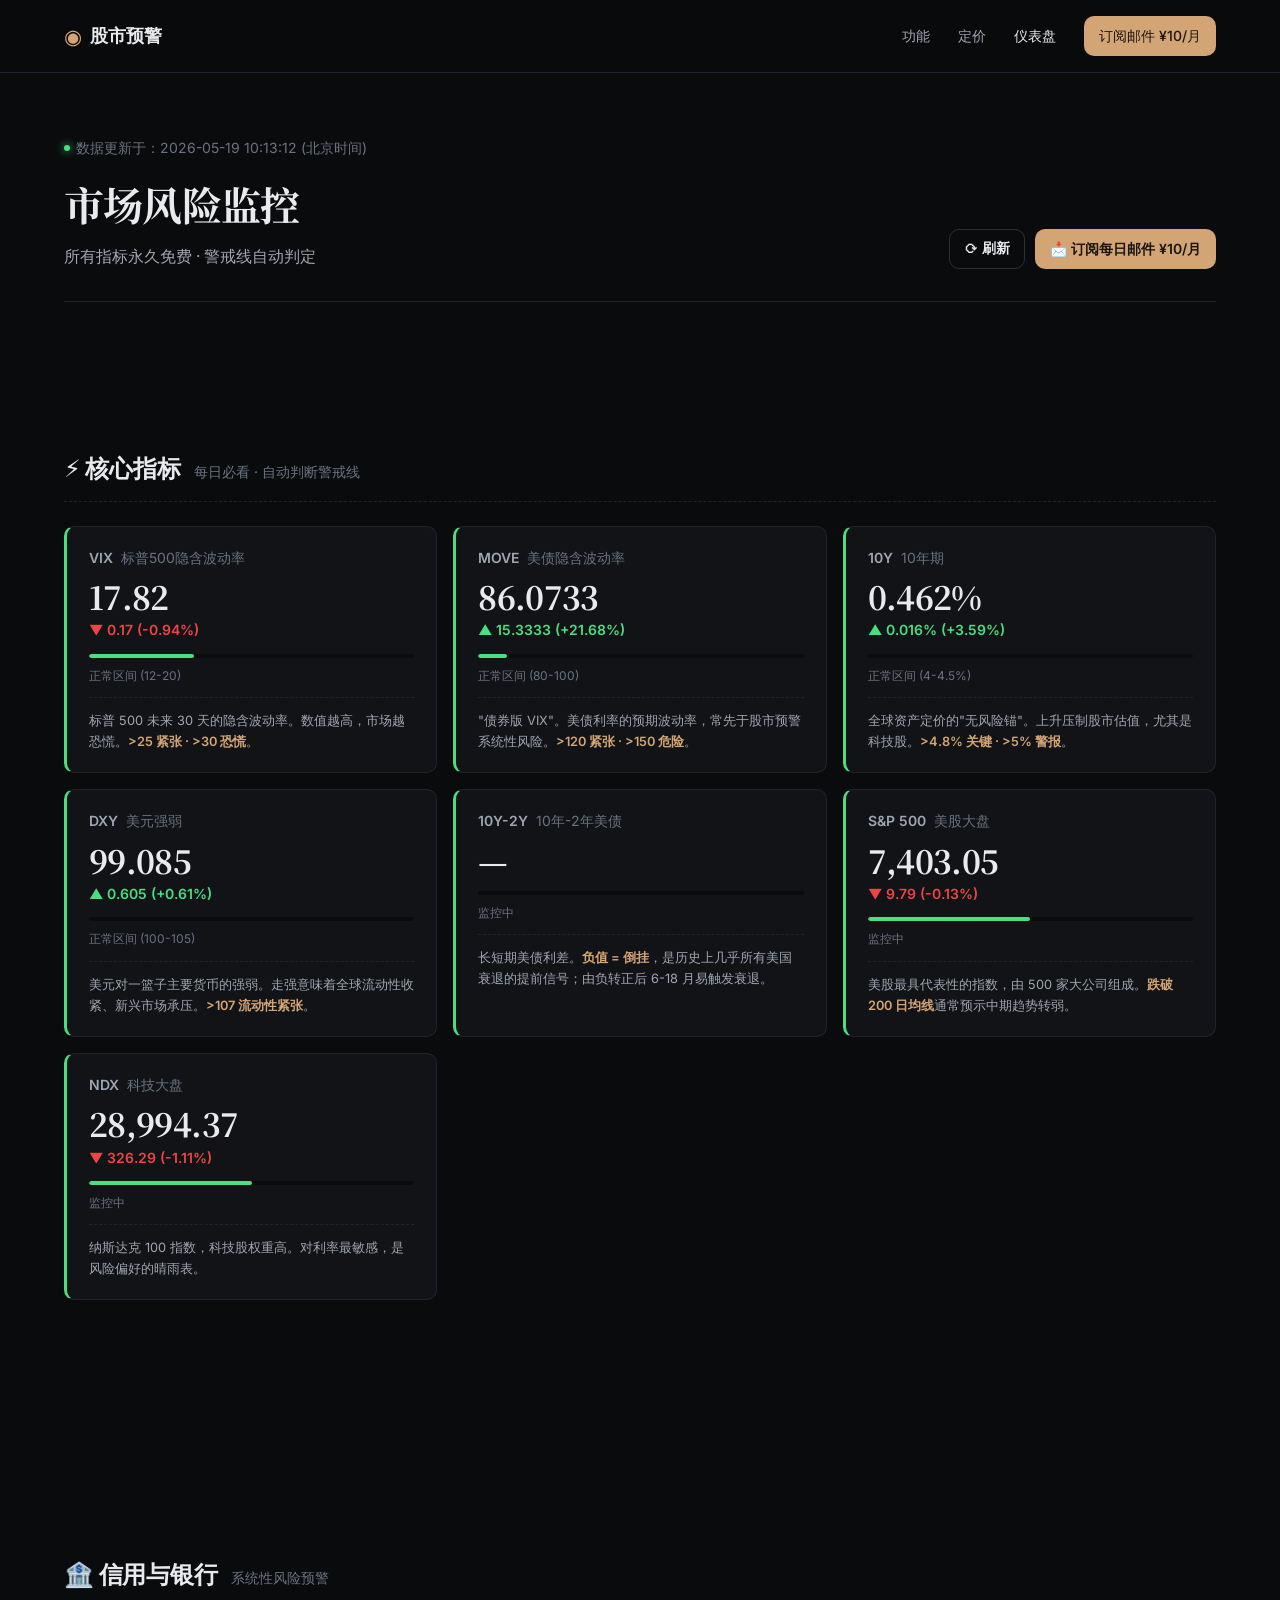
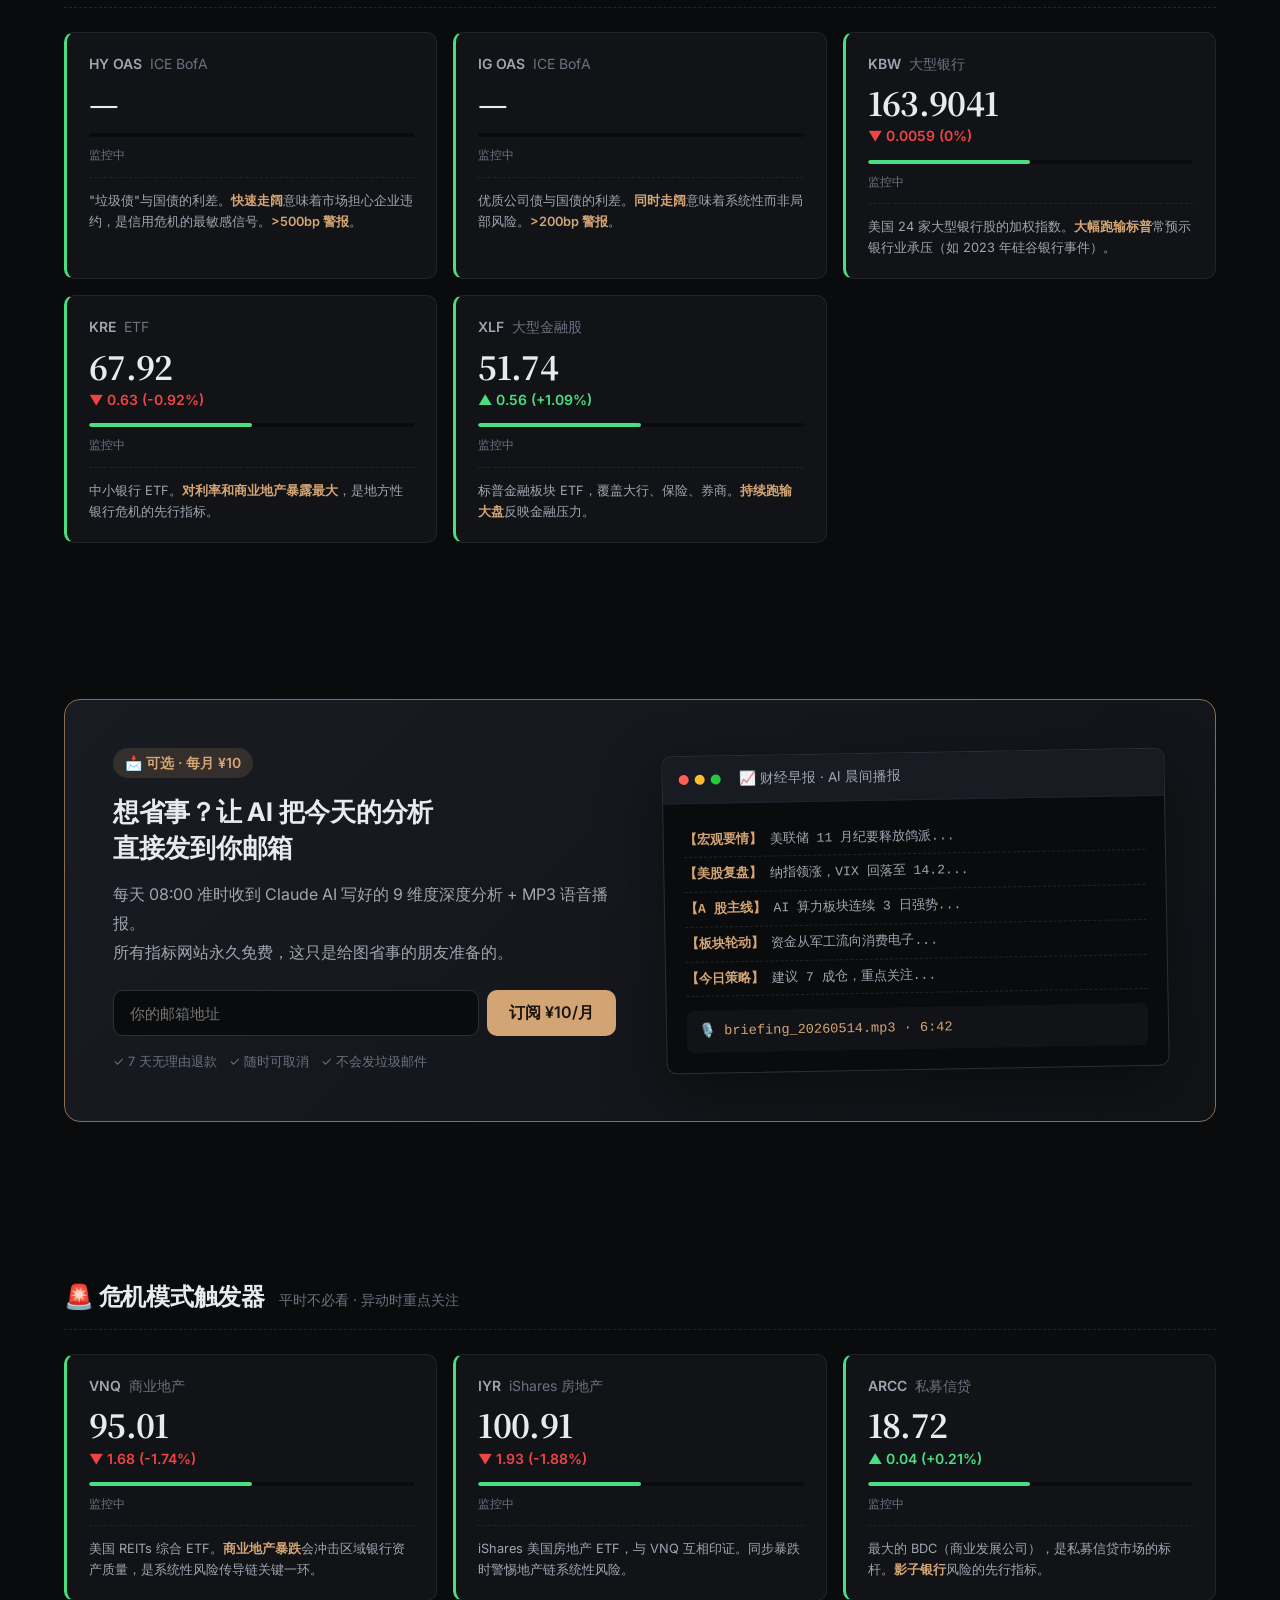
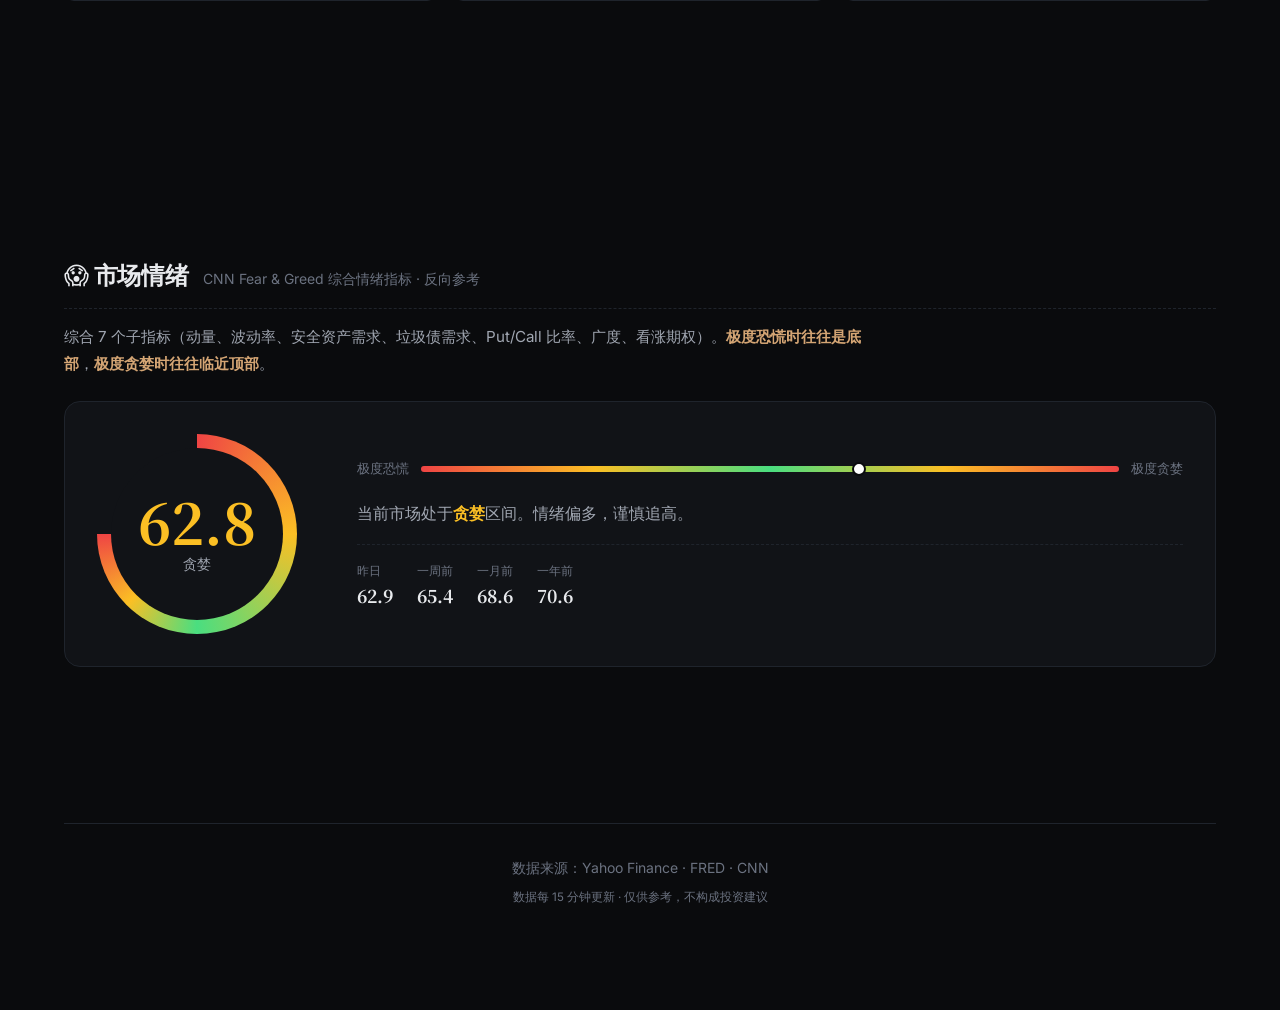
==== commit 7b764c21: "feat: 接入 yfinance + FRED + CNN 真实数据, 15 个指标动态渲染" ====
--- a/dashboard.html
+++ b/dashboard.html
@@ -31,13 +31,13 @@
     <!-- 标题区 -->
     <header class="dash-header">
       <div>
-        <div class="dash-eyebrow"><span class="dot"></span>实时数据 · 演示版</div>
-        <h1>今日市场速览</h1>
-        <p class="dash-date">2026 年 5 月 14 日 · 周四</p>
+        <div class="dash-eyebrow"><span class="dot"></span><span data-updated>实时数据加载中...</span></div>
+        <h1>市场风险监控</h1>
+        <p class="dash-date">所有指标永久免费 · 警戒线自动判定</p>
       </div>
       <div class="dash-actions">
-        <button class="btn-ghost btn-sm">⟳ 刷新</button>
-        <a href="#" class="btn-primary btn-sm">📩 订阅每日邮件 ¥10/月</a>
+        <button class="btn-ghost btn-sm" data-refresh>⟳ 刷新</button>
+        <a href="index.html#pricing" class="btn-primary btn-sm">📩 订阅每日邮件 ¥10/月</a>
       </div>
     </header>
 
@@ -47,66 +47,10 @@
         <h2>⚡ 核心指标</h2>
         <span class="block-sub">每日必看 · 自动判断警戒线</span>
       </div>
-
-      <div class="ind-grid">
-        <!-- VIX -->
-        <div class="ind-card status-ok">
-          <div class="ind-name">VIX <span>恐慌指数</span></div>
-          <div class="ind-val">14.20</div>
-          <div class="ind-change green">▲ 0.32 (+2.3%)</div>
-          <div class="ind-bar"><div class="bar-fill" style="width:30%;background:var(--green)"></div></div>
-          <div class="ind-tag">正常区间 (12-20)</div>
-          <p class="ind-desc">标普 500 未来 30 天的隐含波动率。数值越高，市场越恐慌。<b>>25 紧张 · >30 恐慌</b>。</p>
-        </div>
-
-        <!-- MOVE -->
-        <div class="ind-card status-ok">
-          <div class="ind-name">MOVE <span>债券波动率</span></div>
-          <div class="ind-val">98</div>
-          <div class="ind-change red">▼ 2 (-2.0%)</div>
-          <div class="ind-bar"><div class="bar-fill" style="width:35%;background:var(--green)"></div></div>
-          <div class="ind-tag">正常区间 (80-100)</div>
-          <p class="ind-desc">"债券版 VIX"。美债利率的预期波动率，常先于股市预警系统性风险。<b>>120 紧张 · >150 危险</b>。</p>
-        </div>
-
-        <!-- 10Y -->
-        <div class="ind-card status-warn">
-          <div class="ind-name">10Y 美债 <span>收益率</span></div>
-          <div class="ind-val">4.62%</div>
-          <div class="ind-change green">▲ 0.04</div>
-          <div class="ind-bar"><div class="bar-fill" style="width:62%;background:var(--amber)"></div></div>
-          <div class="ind-tag">⚠ 偏高 (>4.5%)</div>
-          <p class="ind-desc">全球资产定价的"无风险锚"。上升压制股市估值，尤其是科技股。<b>>4.8% 关键 · >5% 警报</b>。</p>
-        </div>
-
-        <!-- DXY -->
-        <div class="ind-card status-ok">
-          <div class="ind-name">DXY <span>美元指数</span></div>
-          <div class="ind-val">104.32</div>
-          <div class="ind-change red">▼ 0.18</div>
-          <div class="ind-bar"><div class="bar-fill" style="width:45%;background:var(--green)"></div></div>
-          <div class="ind-tag">正常区间 (100-105)</div>
-          <p class="ind-desc">美元对一篮子主要货币的强弱。走强意味着全球流动性收紧、新兴市场承压。<b>>107 流动性紧张</b>。</p>
-        </div>
-
-        <!-- 10Y-2Y -->
-        <div class="ind-card status-ok">
-          <div class="ind-name">10Y-2Y <span>期限利差</span></div>
-          <div class="ind-val">+0.42</div>
-          <div class="ind-change green">▲ 0.03</div>
-          <div class="ind-bar"><div class="bar-fill" style="width:50%;background:var(--green)"></div></div>
-          <div class="ind-tag">正陡峭化</div>
-          <p class="ind-desc">长短期美债利差。<b>负值 = 倒挂</b>，是历史上几乎所有美国衰退的提前信号；由负转正后 6-18 月易触发衰退。</p>
-        </div>
-
-        <!-- S&P -->
-        <div class="ind-card status-ok">
-          <div class="ind-name">S&P 500 <span>美股大盘</span></div>
-          <div class="ind-val">5,832.40</div>
-          <div class="ind-change green">▲ 14.32 (+0.25%)</div>
-          <div class="ind-bar"><div class="bar-fill" style="width:75%;background:var(--green)"></div></div>
-          <div class="ind-tag">在 200 日均线上方</div>
-          <p class="ind-desc">美股最具代表性的指数，由 500 家大公司组成。<b>跌破 200 日均线</b>通常预示中期趋势转弱。</p>
+      <div class="ind-grid" data-tier="1">
+        <!-- JS 渲染 -->
+        <div class="ind-card" style="grid-column:1/-1;text-align:center;padding:40px;color:var(--text-soft)">
+          数据加载中...
         </div>
       </div>
     </section>
@@ -117,37 +61,7 @@
         <h2>🏦 信用与银行</h2>
         <span class="block-sub">系统性风险预警</span>
       </div>
-
-      <div class="ind-grid">
-        <div class="ind-card status-ok">
-          <div class="ind-name">HY OAS <span>高收益债利差</span></div>
-          <div class="ind-val">328 bp</div>
-          <div class="ind-change red">▼ 4 bp</div>
-          <div class="ind-tag">正常 (300-400)</div>
-          <p class="ind-desc">"垃圾债"与国债的利差。<b>快速走阔</b>意味着市场担心企业违约，是信用危机的最敏感信号。<b>>500bp 警报</b>。</p>
-        </div>
-        <div class="ind-card status-ok">
-          <div class="ind-name">IG OAS <span>投资级利差</span></div>
-          <div class="ind-val">118 bp</div>
-          <div class="ind-change red">▼ 1 bp</div>
-          <div class="ind-tag">正常 (100-150)</div>
-          <p class="ind-desc">优质公司债与国债的利差。<b>同时走阔</b>意味着系统性而非局部风险。<b>>200bp 警报</b>。</p>
-        </div>
-        <div class="ind-card status-ok">
-          <div class="ind-name">KBW 银行指数 <span>大行</span></div>
-          <div class="ind-val">118.42</div>
-          <div class="ind-change green">▲ 0.65 (+0.6%)</div>
-          <div class="ind-tag">同步大盘</div>
-          <p class="ind-desc">美国 24 家大型银行股的加权指数。<b>大幅跑输标普</b>常预示银行业承压（如 2023 年硅谷银行事件）。</p>
-        </div>
-        <div class="ind-card status-warn">
-          <div class="ind-name">KRE 区域银行 <span>ETF</span></div>
-          <div class="ind-val">55.21</div>
-          <div class="ind-change red">▼ 0.42 (-0.8%)</div>
-          <div class="ind-tag">⚠ 跑输大盘</div>
-          <p class="ind-desc">中小银行 ETF。<b>对利率和商业地产暴露最大</b>，是地方性银行危机的先行指标。</p>
-        </div>
-      </div>
+      <div class="ind-grid" data-tier="2"></div>
     </section>
 
     <!-- 邮件订阅 CTA -->
@@ -184,39 +98,34 @@
       </div>
     </section>
 
-    <!-- 市场情绪（免费可见） -->
+    <!-- 第四档：危机模式触发器 -->
+    <section class="block">
+      <div class="block-title">
+        <h2>🚨 危机模式触发器</h2>
+        <span class="block-sub">平时不必看 · 异动时重点关注</span>
+      </div>
+      <div class="ind-grid" data-tier="4"></div>
+    </section>
+
+    <!-- 市场情绪 -->
     <section class="block">
       <div class="block-title">
         <h2>😱 市场情绪</h2>
         <span class="block-sub">CNN Fear & Greed 综合情绪指标 · 反向参考</span>
       </div>
       <p class="block-desc">综合 7 个子指标（动量、波动率、安全资产需求、垃圾债需求、Put/Call 比率、广度、看涨期权）。<b>极度恐慌时往往是底部</b>，<b>极度贪婪时往往临近顶部</b>。</p>
-
-      <div class="sentiment">
-        <div class="gauge">
-          <div class="gauge-val">62</div>
-          <div class="gauge-label">贪婪</div>
-        </div>
-        <div class="sentiment-info">
-          <div class="sent-row"><span>极度恐慌</span><span class="sent-bar"><i style="left:62%"></i></span><span>极度贪婪</span></div>
-          <p>当前市场处于<b class="amber">贪婪</b>区间。历史经验显示，连续 >75 后易出现回调。建议保持仓位但警惕情绪反转。</p>
-          <div class="sent-meta">
-            <div><span>一周前</span><b>54</b></div>
-            <div><span>一月前</span><b>43</b></div>
-            <div><span>一年前</span><b>38</b></div>
-          </div>
-        </div>
-      </div>
+      <div data-sentiment></div>
     </section>
 
     <!-- 数据来源 -->
     <footer class="dash-footer">
-      数据来源：Yahoo Finance · FRED · CBOE · CNN · 新浪财经 · 金十数据 · 36氪<br>
-      <small>数据每日更新 · 仅供参考，不构成投资建议</small>
+      数据来源：Yahoo Finance · FRED · CNN<br>
+      <small>数据每 15 分钟更新 · 仅供参考，不构成投资建议</small>
     </footer>
 
   </div>
 </main>
 
+<script src="dashboard.js"></script>
 </body>
 </html>
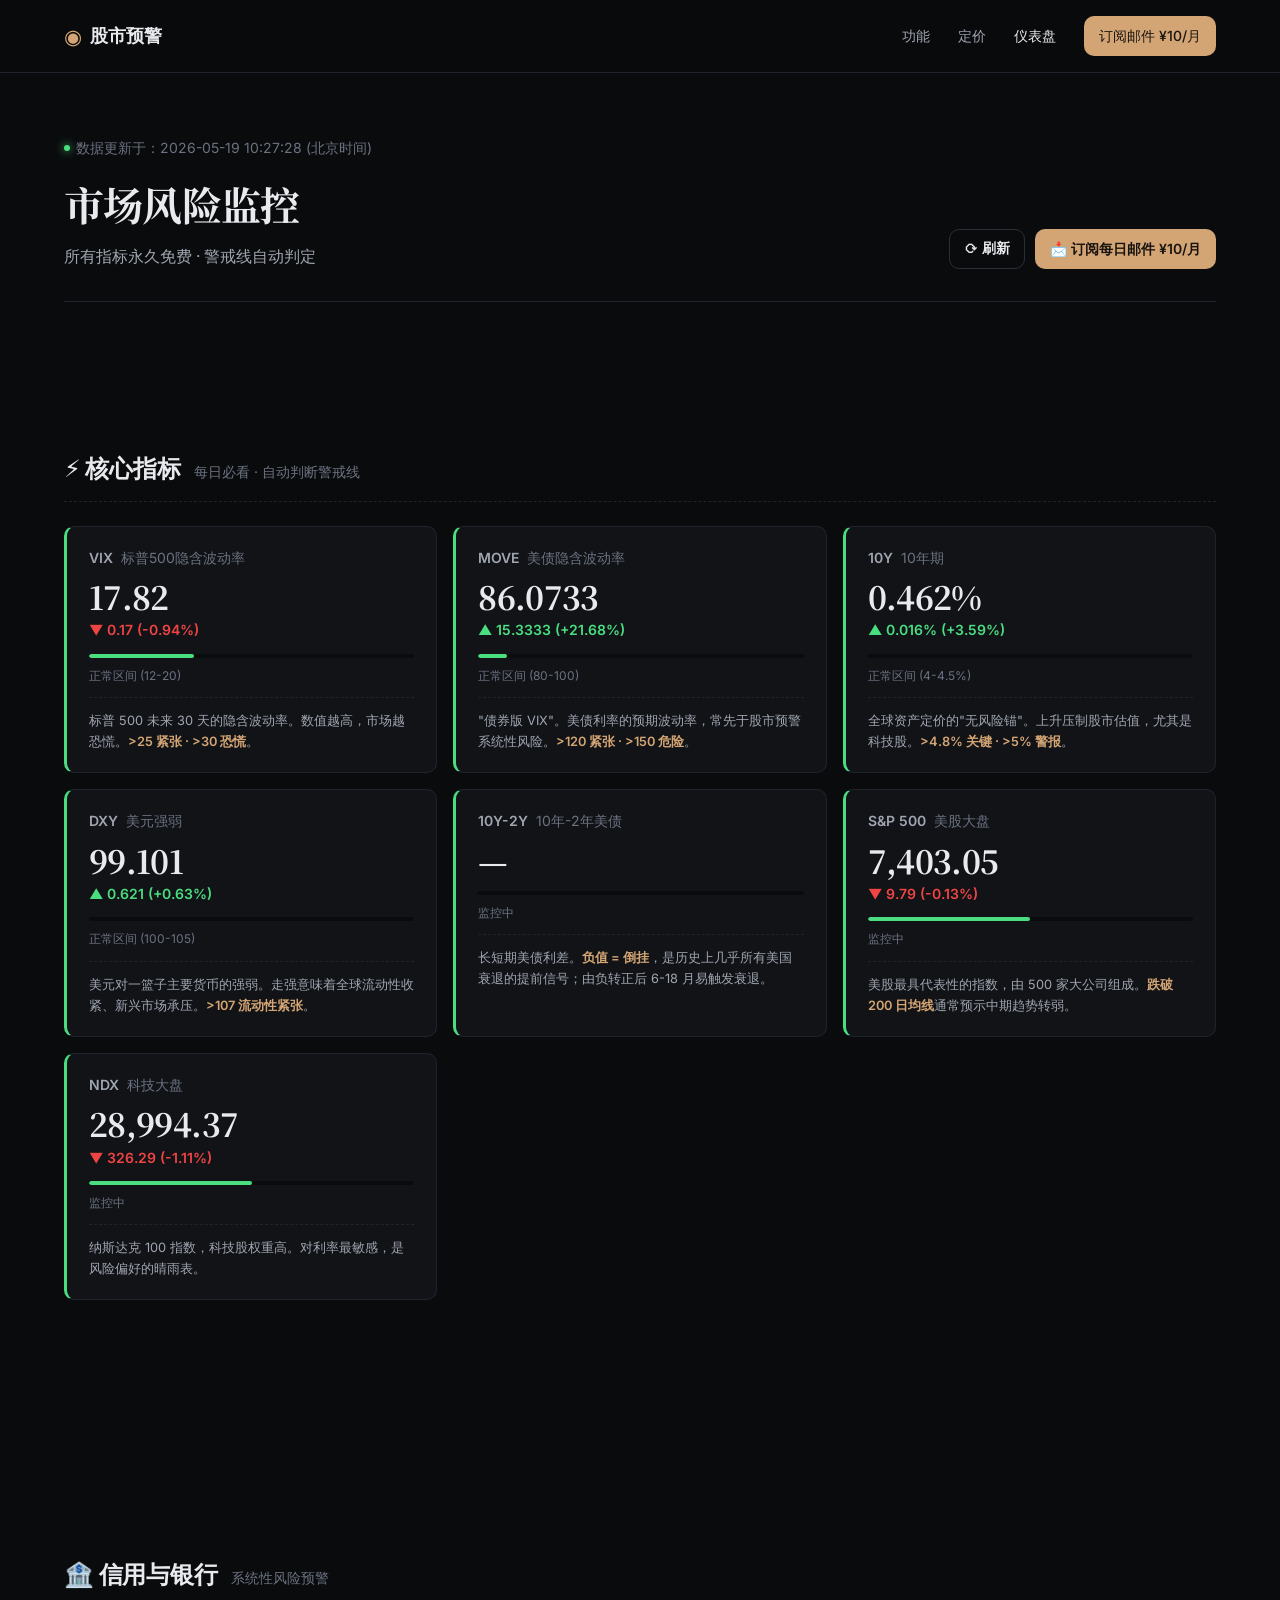
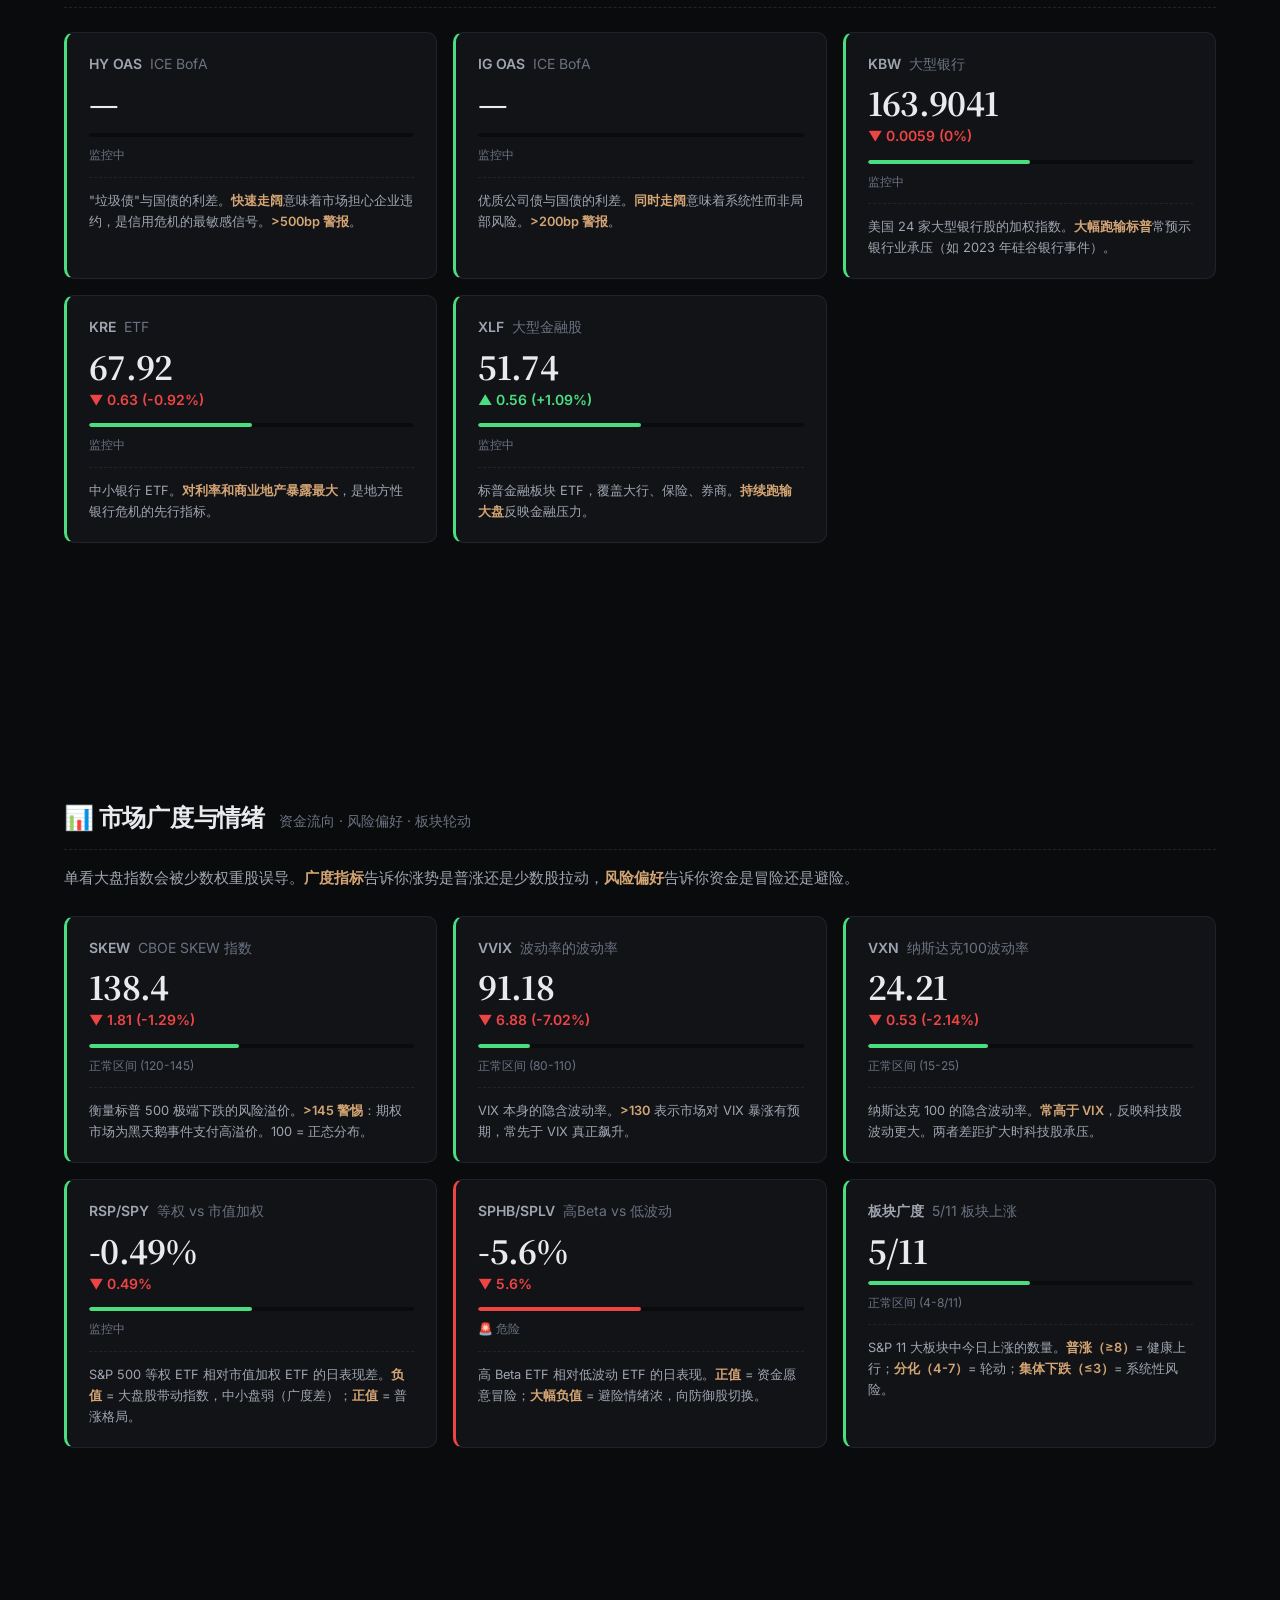
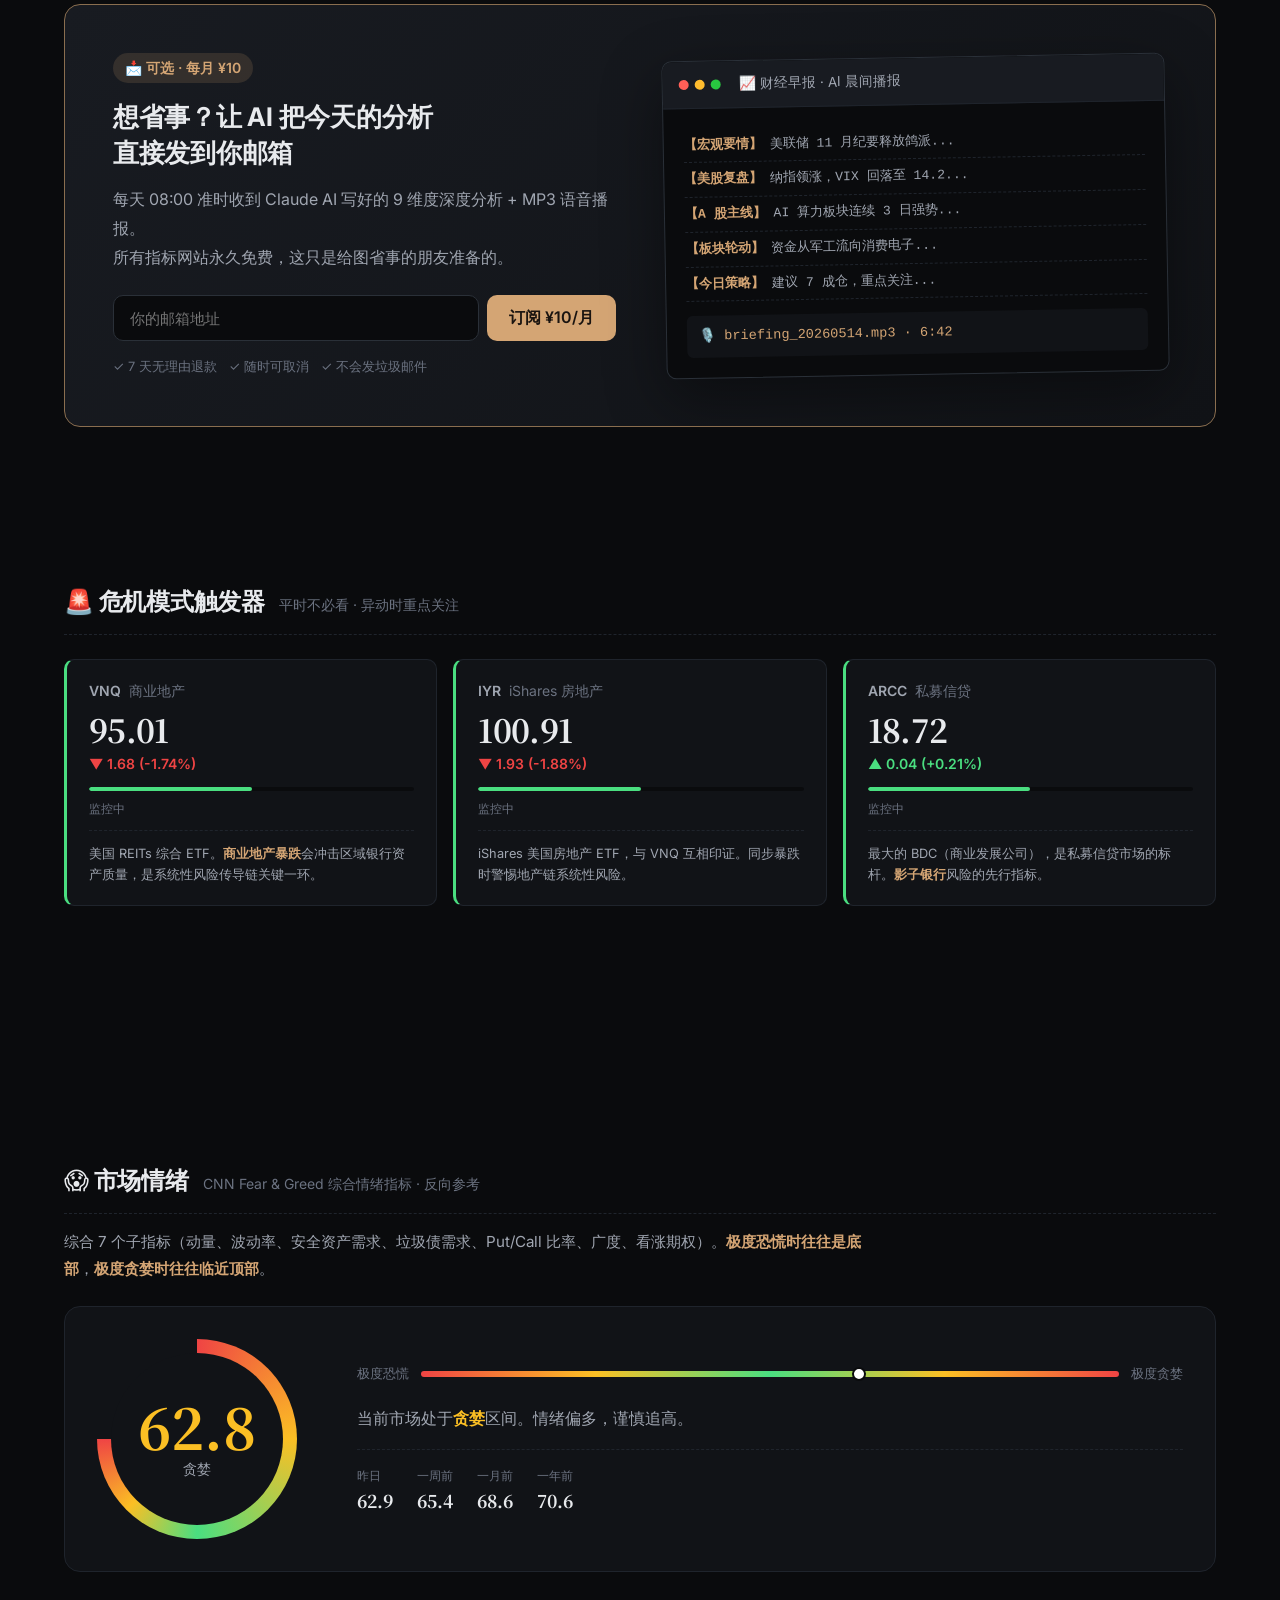
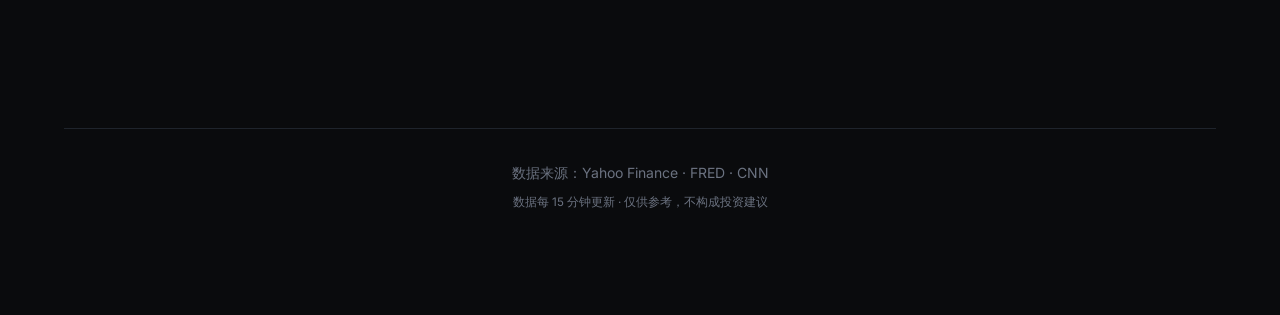
==== commit 6b4086df: "feat: 加第三档市场广度指标 (SKEW/VVIX/VXN + 等权广度 + 风险偏好 + 板块广度)" ====
--- a/dashboard.html
+++ b/dashboard.html
@@ -62,6 +62,16 @@
         <span class="block-sub">系统性风险预警</span>
       </div>
       <div class="ind-grid" data-tier="2"></div>
+    </section>
+
+    <!-- 第三档：市场广度与情绪 -->
+    <section class="block">
+      <div class="block-title">
+        <h2>📊 市场广度与情绪</h2>
+        <span class="block-sub">资金流向 · 风险偏好 · 板块轮动</span>
+      </div>
+      <p class="block-desc">单看大盘指数会被少数权重股误导。<b>广度指标</b>告诉你涨势是普涨还是少数股拉动，<b>风险偏好</b>告诉你资金是冒险还是避险。</p>
+      <div class="ind-grid" data-tier="3"></div>
     </section>
 
     <!-- 邮件订阅 CTA -->
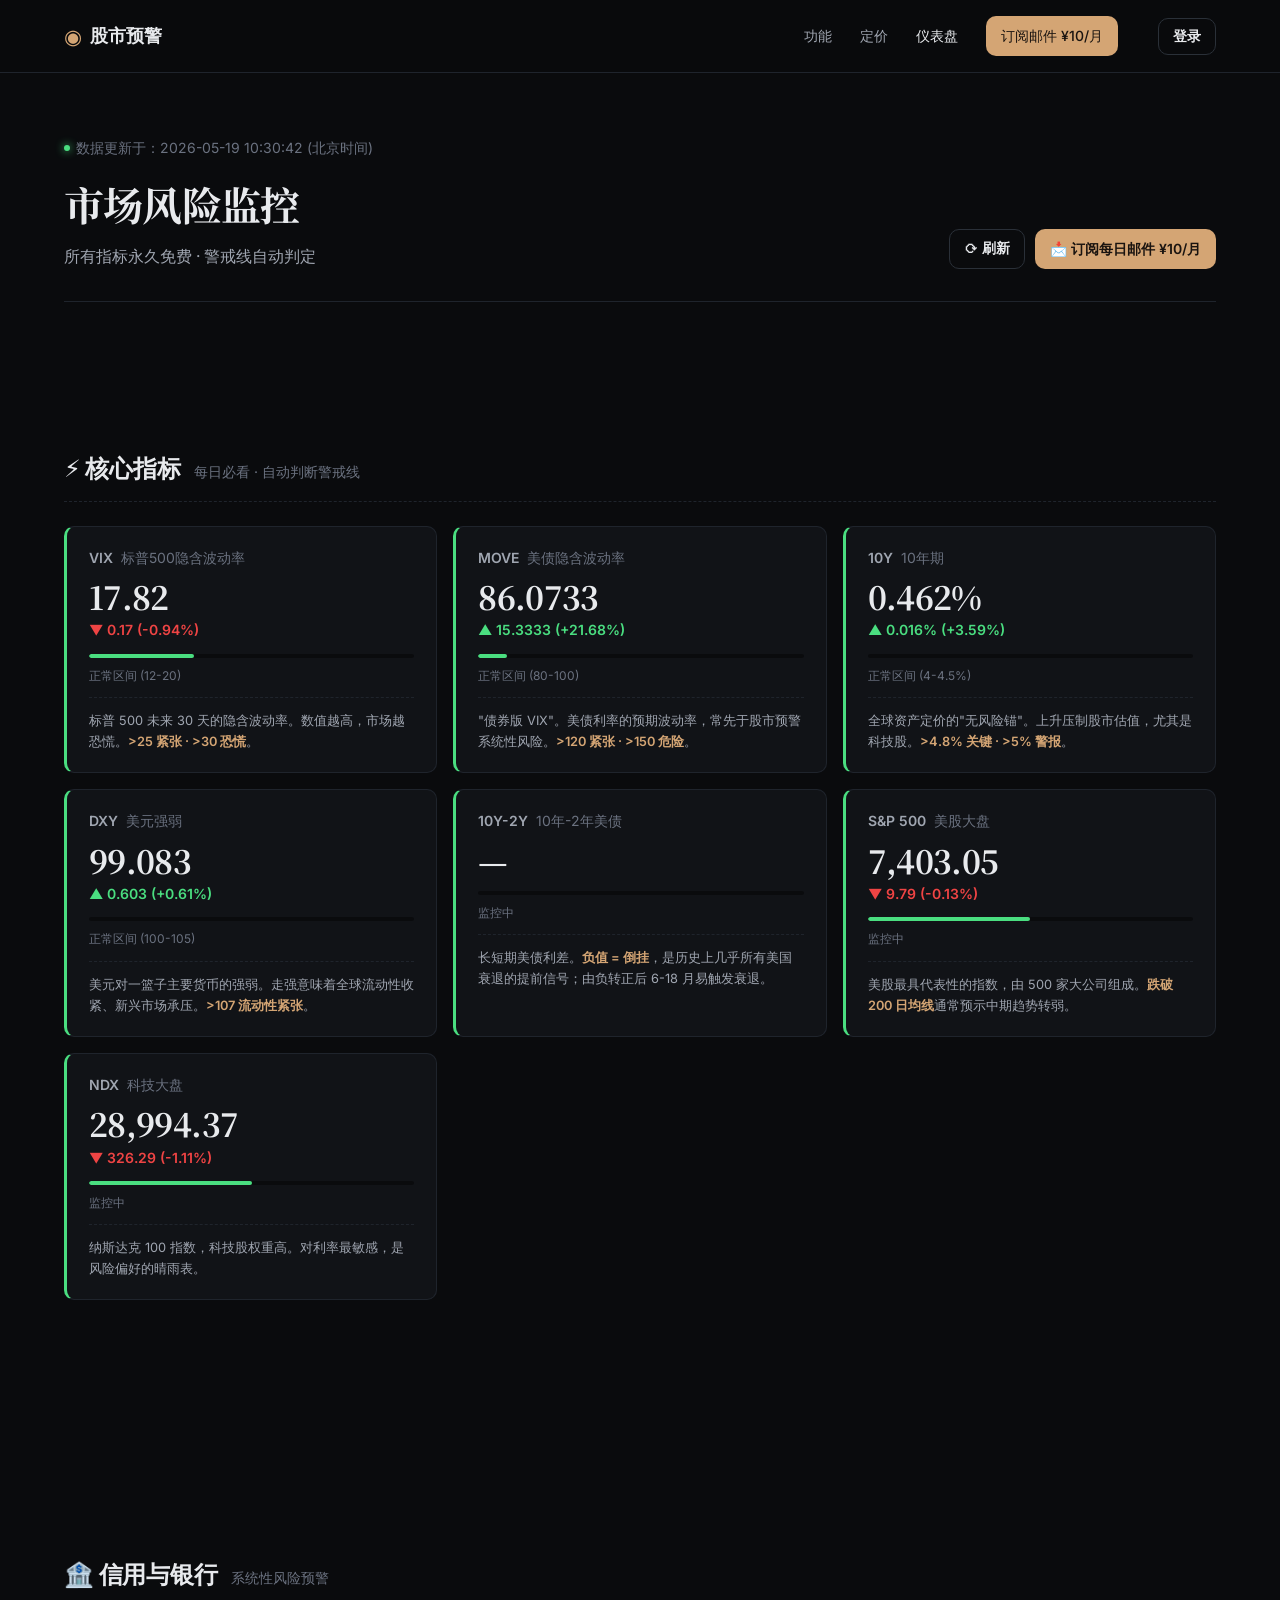
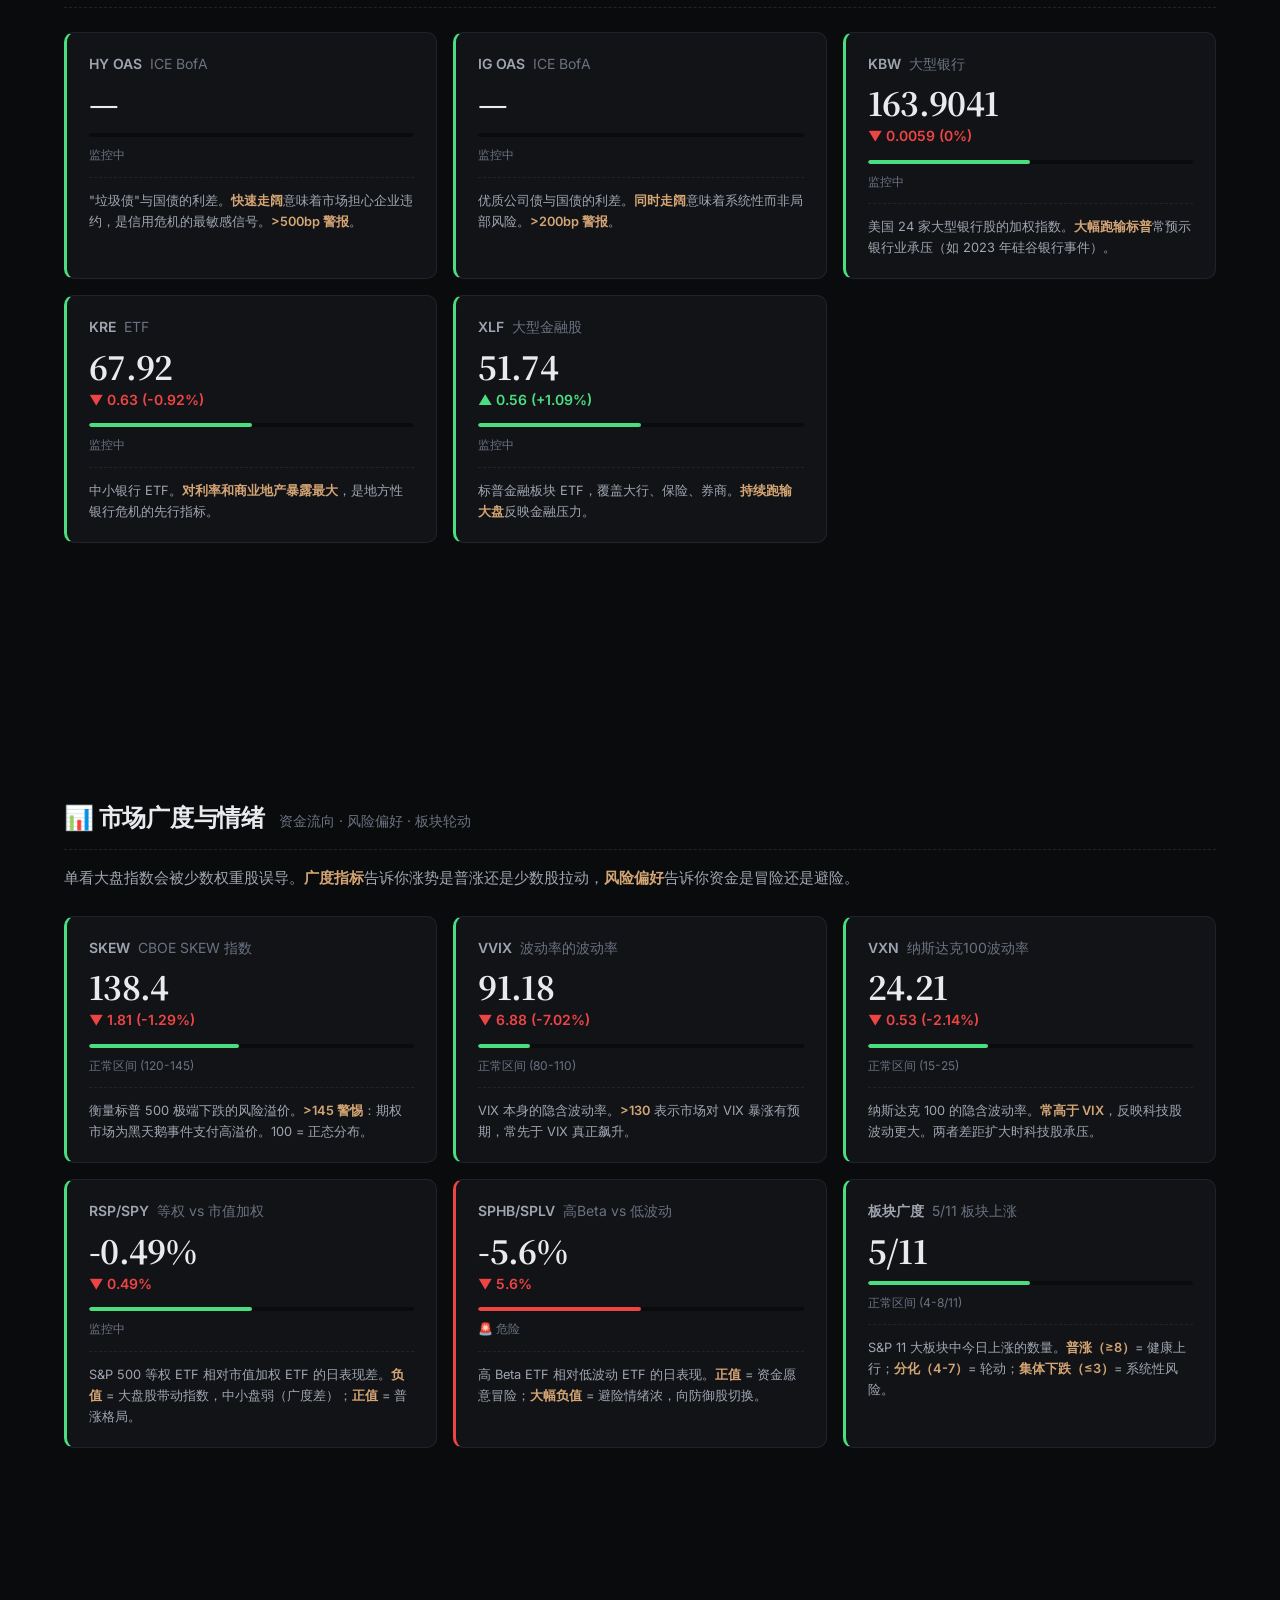
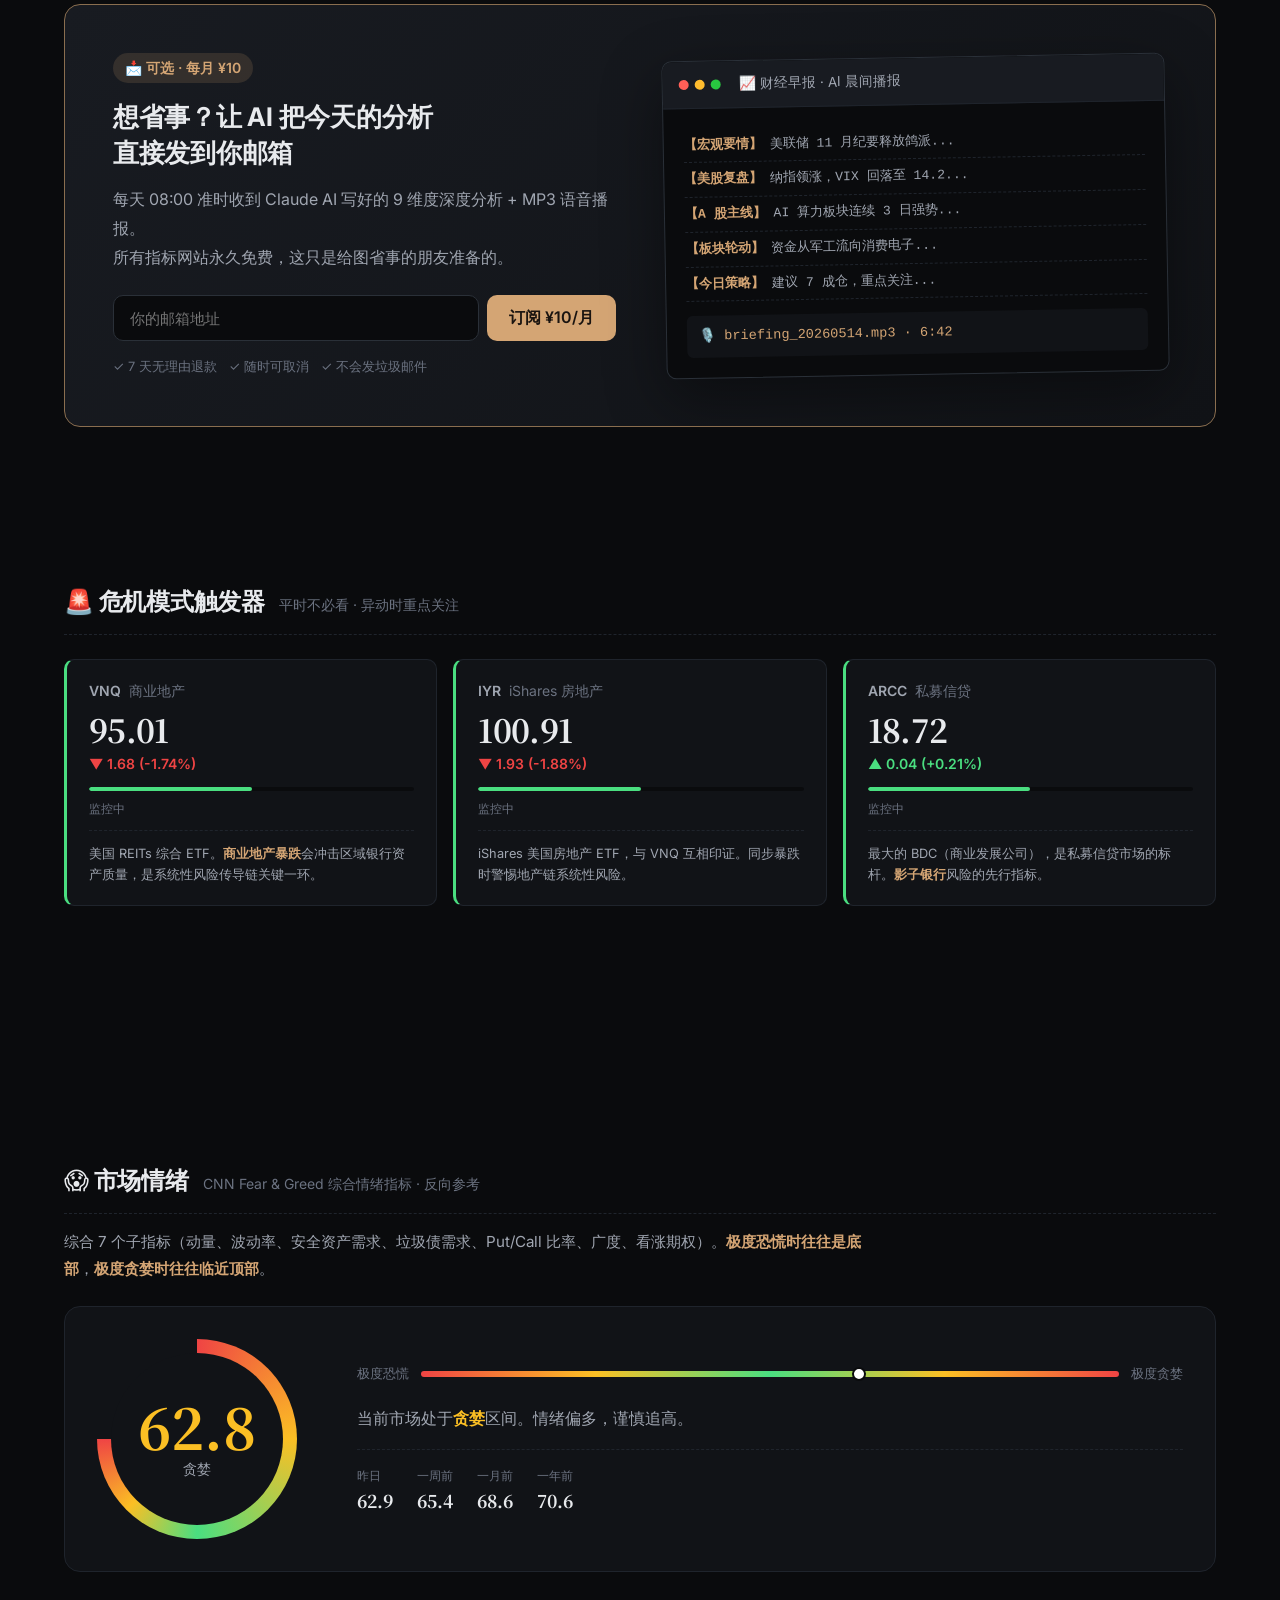
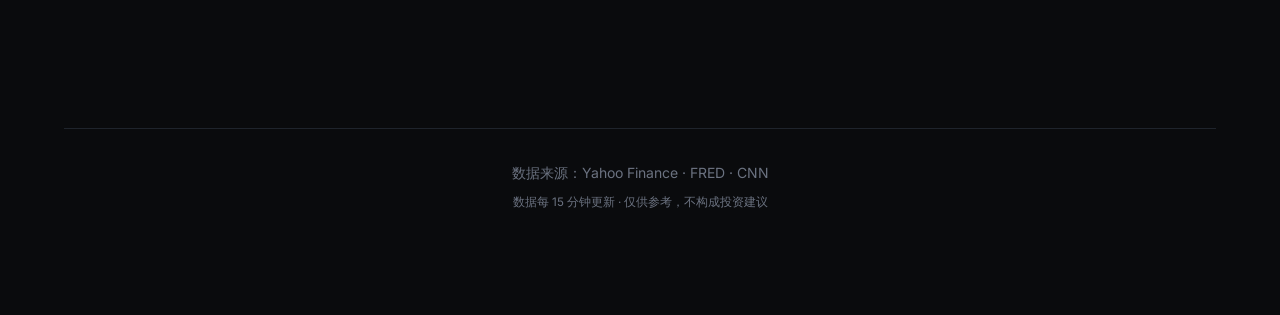
==== commit 855ddf89: "feat: 邮箱登录 + 订阅系统 + 管理后台 (Cloudflare Workers + D1 + KV)" ====
--- a/dashboard.html
+++ b/dashboard.html
@@ -7,6 +7,7 @@
 <link href="https://fonts.googleapis.com/css2?family=Inter:wght@400;500;600;700;800&family=Noto+Serif+SC:wght@400;600;700&display=swap" rel="stylesheet">
 <link rel="stylesheet" href="styles.css">
 <link rel="stylesheet" href="dashboard.css">
+<link rel="stylesheet" href="app.css">
 </head>
 <body>
 
@@ -20,7 +21,7 @@
       <a href="index.html#features">功能</a>
       <a href="index.html#pricing">定价</a>
       <a href="dashboard.html" style="color:var(--text)">仪表盘</a>
-      <a href="index.html#pricing" class="btn-primary btn-sm">订阅邮件 ¥10/月</a>
+      <a href="subscribe.html" class="btn-primary btn-sm">订阅邮件 ¥10/月</a>
     </div>
   </div>
 </nav>
@@ -136,6 +137,7 @@
   </div>
 </main>
 
+<script src="app.js"></script>
 <script src="dashboard.js"></script>
 </body>
 </html>
--- a/app.css
+++ b/app.css
@@ -0,0 +1,210 @@
+/* 登录弹窗 + 账户页 + 管理员页公用样式 */
+
+/* ── 弹窗 ── */
+.modal-mask {
+  position: fixed;
+  inset: 0;
+  background: rgba(0,0,0,0.6);
+  backdrop-filter: blur(8px);
+  display: flex;
+  align-items: center;
+  justify-content: center;
+  z-index: 200;
+  animation: fadeIn 0.2s var(--ease);
+}
+@keyframes fadeIn { from { opacity: 0 } to { opacity: 1 } }
+
+.modal {
+  background: var(--bg-elev);
+  border: 1px solid var(--border-strong);
+  border-radius: var(--r-lg);
+  width: 100%;
+  max-width: 420px;
+  margin: 20px;
+  padding: 32px;
+  position: relative;
+  animation: slideUp 0.3s var(--ease);
+}
+@keyframes slideUp { from { transform: translateY(20px); opacity: 0 } to { transform: translateY(0); opacity: 1 } }
+
+.modal-close {
+  position: absolute;
+  top: 14px;
+  right: 14px;
+  background: transparent;
+  border: none;
+  color: var(--text-mute);
+  font-size: 1.6rem;
+  cursor: pointer;
+  width: 32px;
+  height: 32px;
+  border-radius: 50%;
+  display: flex;
+  align-items: center;
+  justify-content: center;
+  line-height: 1;
+}
+.modal-close:hover { background: var(--bg); color: var(--text); }
+
+.modal-head h3 {
+  font-size: 1.4rem;
+  font-weight: 700;
+  margin-bottom: 8px;
+}
+.modal-head p {
+  color: var(--text-soft);
+  font-size: 0.9rem;
+  margin-bottom: 24px;
+}
+
+.modal-body label {
+  display: block;
+  font-size: 0.85rem;
+  color: var(--text-soft);
+  margin-bottom: 8px;
+  font-weight: 500;
+}
+.modal-body input {
+  width: 100%;
+  padding: 12px 16px;
+  background: var(--bg);
+  border: 1px solid var(--border-strong);
+  border-radius: var(--r-md);
+  color: var(--text);
+  font-size: 1rem;
+  font-family: inherit;
+  margin-bottom: 16px;
+  transition: border-color 0.2s;
+}
+.modal-body input:focus {
+  outline: none;
+  border-color: var(--accent);
+}
+.modal-body input#login-code {
+  letter-spacing: 8px;
+  font-size: 1.5rem;
+  text-align: center;
+  font-weight: 700;
+  font-family: var(--font-serif);
+}
+
+.form-hint {
+  font-size: 0.85rem;
+  color: var(--text-mute);
+  margin-bottom: 14px;
+}
+
+.login-msg {
+  margin-top: 14px;
+  padding: 10px 14px;
+  border-radius: var(--r-md);
+  font-size: 0.9rem;
+  min-height: 1.2em;
+}
+.login-msg-error   { background: rgba(239,68,68,0.1); color: var(--red); }
+.login-msg-success { background: rgba(74,222,128,0.1); color: var(--green); }
+.login-msg-info    { background: rgba(212,165,116,0.1); color: var(--accent); }
+
+/* ── 用户徽章 ── */
+.user-email {
+  font-size: 0.85rem;
+  color: var(--text-soft);
+  max-width: 120px;
+  overflow: hidden;
+  text-overflow: ellipsis;
+  white-space: nowrap;
+}
+.user-badge {
+  font-size: 0.7rem;
+  padding: 2px 8px;
+  border-radius: 999px;
+  font-weight: 600;
+}
+.user-badge.paid {
+  background: rgba(74,222,128,0.15);
+  color: var(--green);
+}
+
+/* ── 通用页面布局 ── */
+.page {
+  padding: 60px 0 100px;
+  min-height: 80vh;
+}
+.page-head {
+  margin-bottom: 40px;
+  padding-bottom: 24px;
+  border-bottom: 1px solid var(--border);
+}
+.page-head h1 {
+  font-family: var(--font-serif);
+  font-size: 2.2rem;
+  font-weight: 700;
+  letter-spacing: -0.02em;
+}
+.page-head p {
+  color: var(--text-soft);
+  margin-top: 8px;
+}
+
+.panel {
+  background: var(--bg-elev);
+  border: 1px solid var(--border);
+  border-radius: var(--r-lg);
+  padding: 28px;
+  margin-bottom: 24px;
+}
+.panel h3 {
+  font-size: 1.2rem;
+  margin-bottom: 16px;
+}
+
+/* ── 表格 ── */
+.tbl {
+  width: 100%;
+  border-collapse: collapse;
+}
+.tbl th, .tbl td {
+  padding: 12px 14px;
+  text-align: left;
+  border-bottom: 1px solid var(--border);
+  font-size: 0.9rem;
+}
+.tbl th {
+  color: var(--text-mute);
+  font-size: 0.75rem;
+  font-weight: 600;
+  text-transform: uppercase;
+  letter-spacing: 0.08em;
+}
+.tbl td b { color: var(--text); }
+
+.badge {
+  display: inline-block;
+  padding: 3px 10px;
+  border-radius: 4px;
+  font-size: 0.75rem;
+  font-weight: 600;
+}
+.badge-pending   { background: rgba(251,191,36,0.15); color: var(--amber); }
+.badge-approved  { background: rgba(74,222,128,0.15); color: var(--green); }
+.badge-rejected  { background: rgba(239,68,68,0.15); color: var(--red); }
+
+/* ── QR 二维码区 ── */
+.qr-box {
+  background: white;
+  padding: 16px;
+  border-radius: var(--r-md);
+  display: inline-block;
+}
+.qr-box img {
+  display: block;
+  width: 240px;
+  height: 240px;
+  object-fit: contain;
+}
+.qr-label {
+  text-align: center;
+  margin-top: 10px;
+  color: var(--text-soft);
+  font-size: 0.9rem;
+}
